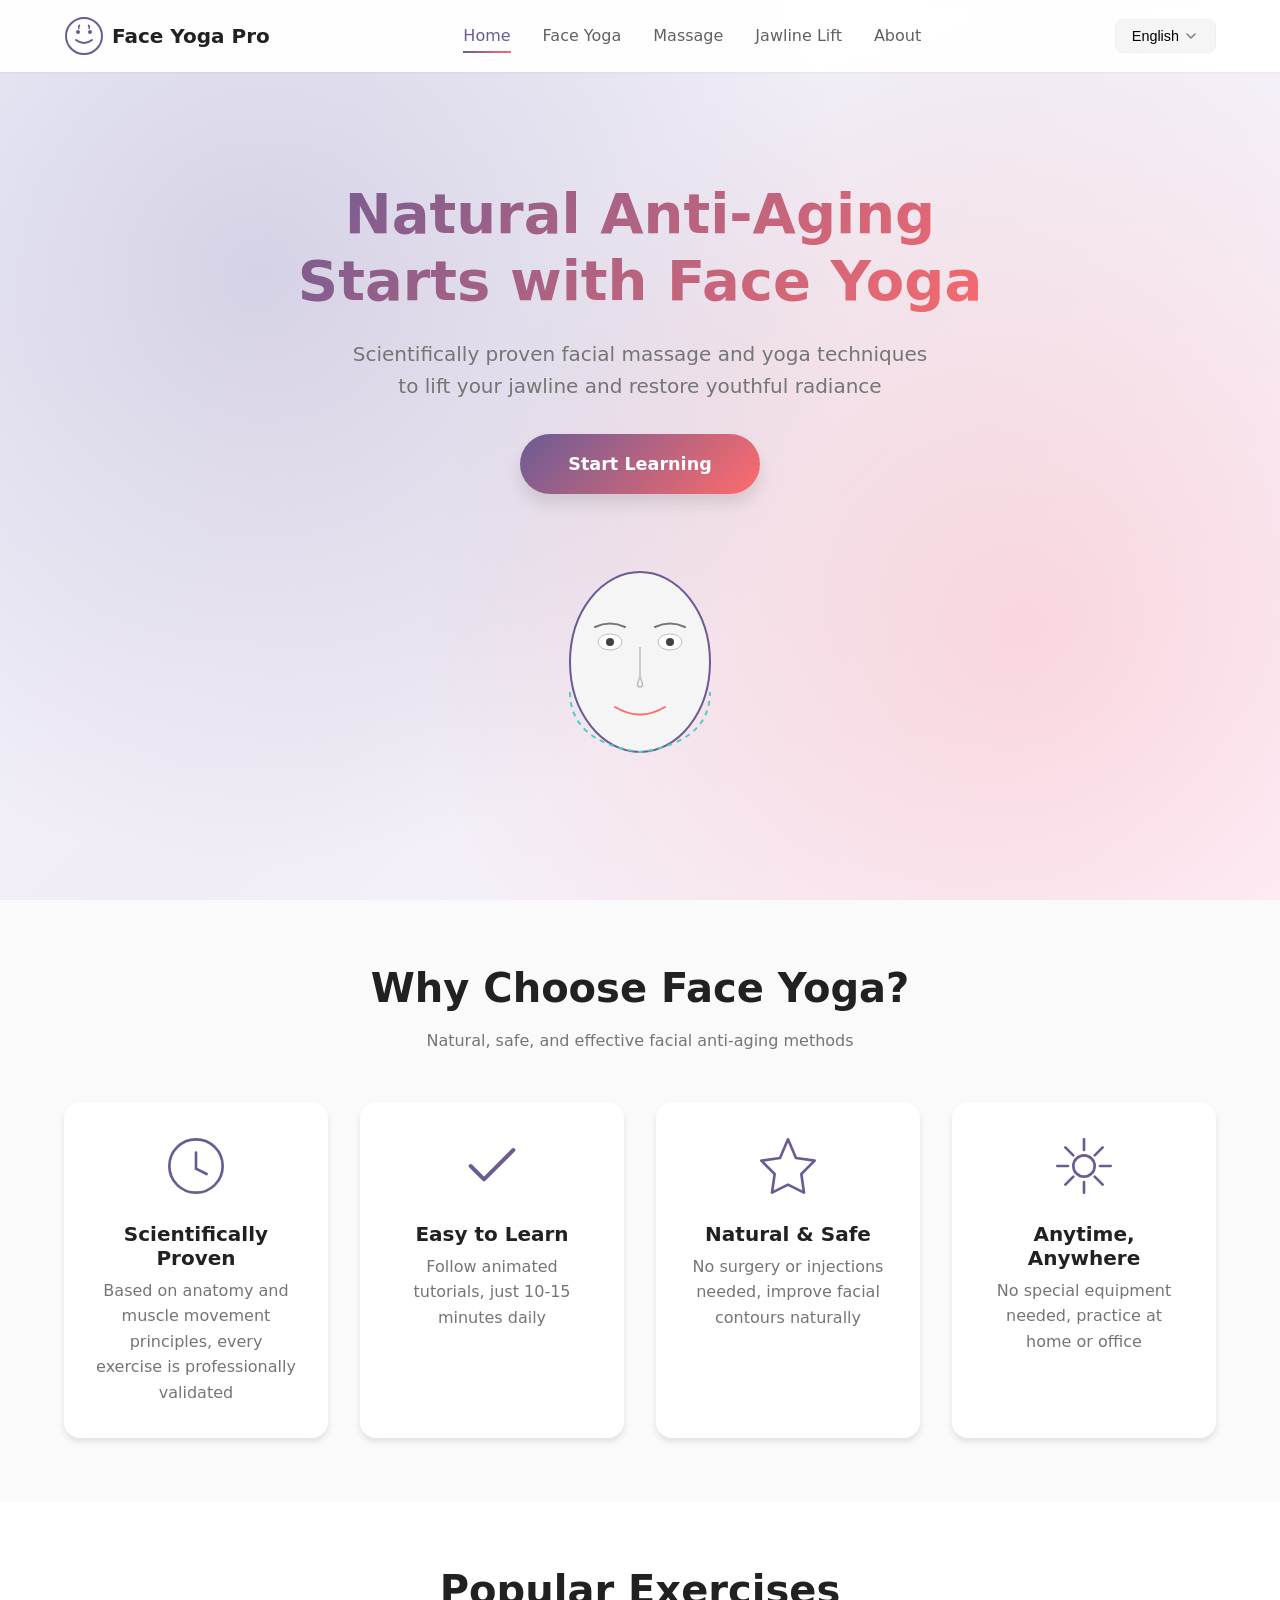
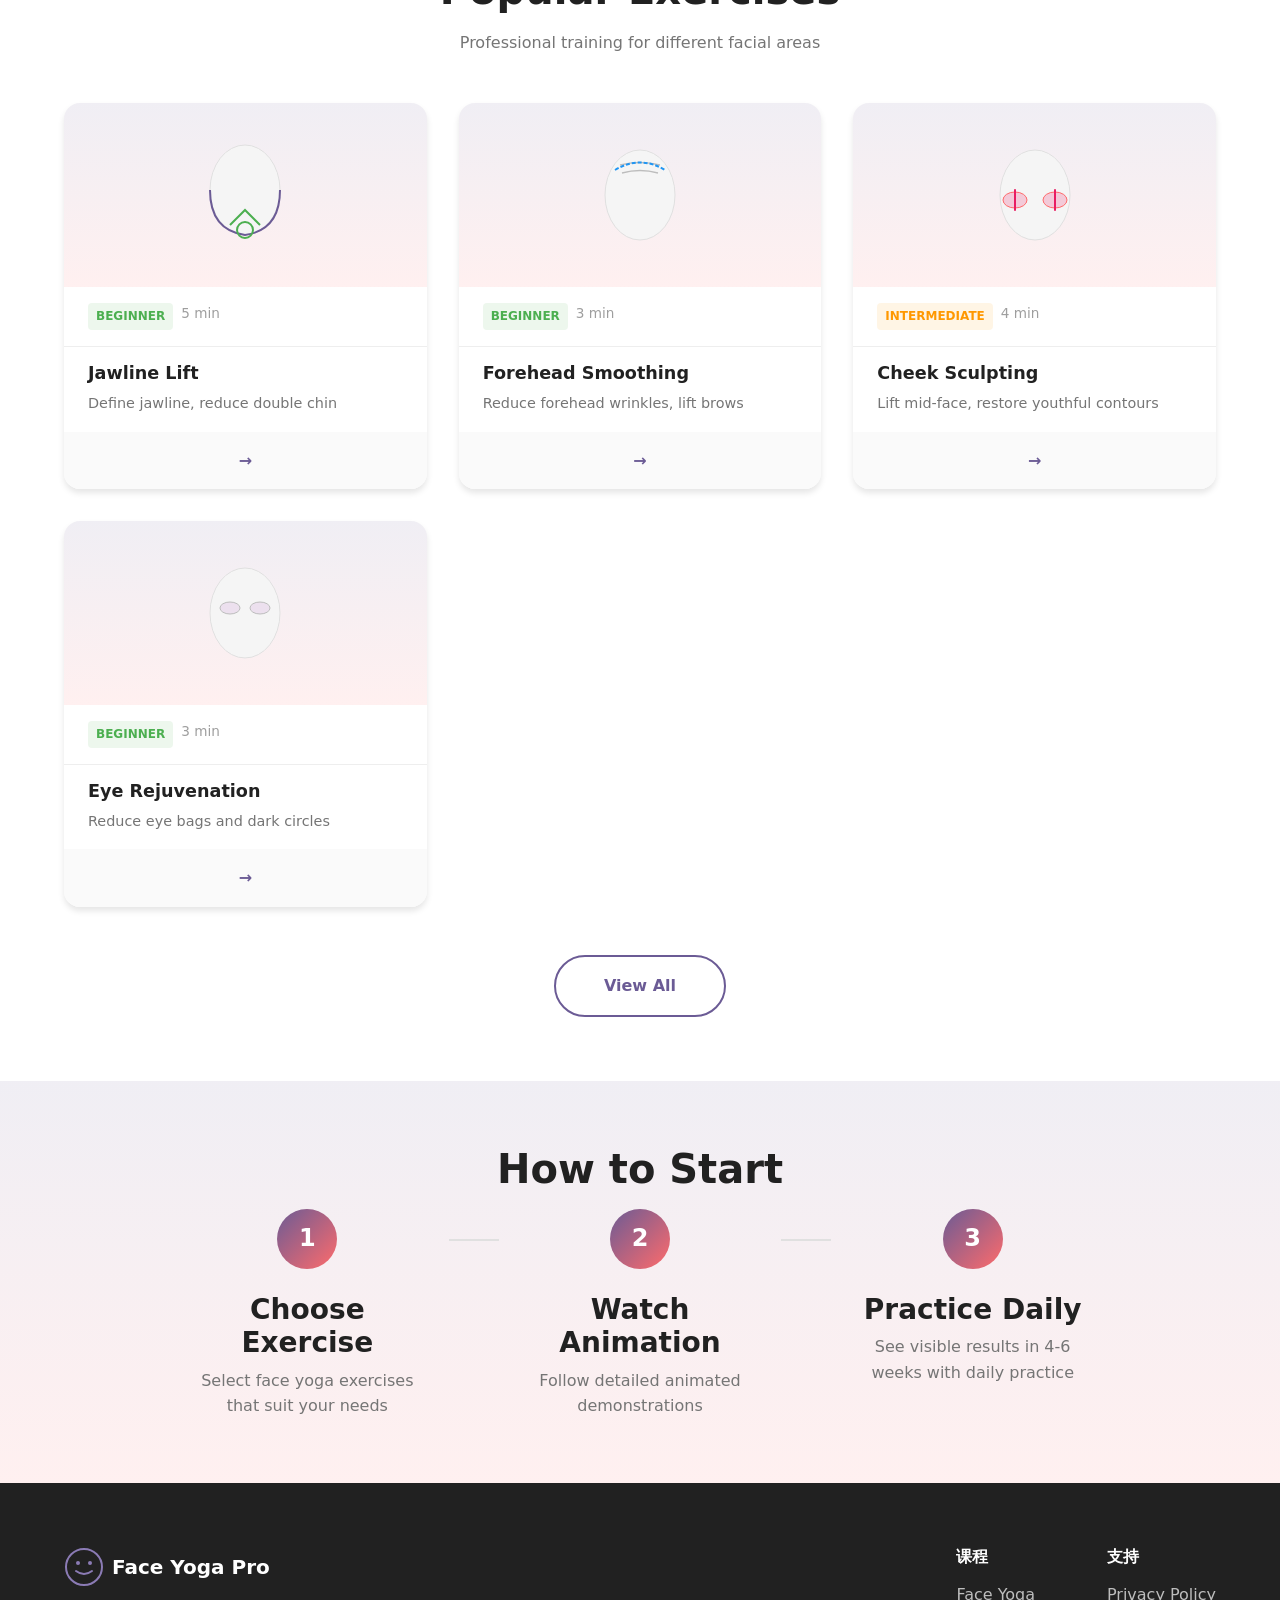
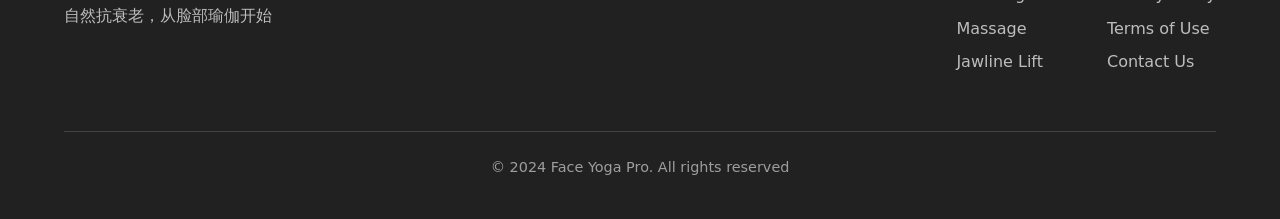
==== index.html @ ce0f595e "feat: Face Yoga Pro - 脸部瑜伽教学网站 - 多语言支持 (11种语言: 中英日韩西法德葡俄阿印) - SVG动画教学演示 - 响应式设计 - SEO优化 (结构化数据, href" ====
<!DOCTYPE html>
<html lang="zh" dir="ltr">
<head>
    <meta charset="UTF-8">
    <meta name="viewport" content="width=device-width, initial-scale=1.0">
    <meta name="description" content="脸部瑜伽和按摩教学平台 - 科学验证的面部抗衰老方法，提升下颌线，焕发年轻光彩。提供动画教学演示，支持多语言。">
    <meta name="keywords" content="脸部瑜伽,面部按摩,下颌线提升,抗衰老,脸部运动,面部瑜伽教程,face yoga,facial massage">
    <meta name="author" content="Face Yoga Pro">
    <meta name="robots" content="index, follow">
    
    <!-- Open Graph / Social Media -->
    <meta property="og:type" content="website">
    <meta property="og:title" content="Face Yoga Pro - 自然抗衰老，从脸部瑜伽开始">
    <meta property="og:description" content="科学验证的脸部按摩与瑜伽技巧，帮助您提升下颌线，焕发年轻光彩">
    <meta property="og:image" content="assets/og-image.png">
    <meta property="og:url" content="https://faceyoga.pro">
    <meta property="og:locale" content="zh_CN">
    <meta property="og:locale:alternate" content="en_US">
    <meta property="og:locale:alternate" content="ja_JP">
    <meta property="og:locale:alternate" content="ko_KR">
    
    <!-- Twitter Card -->
    <meta name="twitter:card" content="summary_large_image">
    <meta name="twitter:title" content="Face Yoga Pro - 自然抗衰老">
    <meta name="twitter:description" content="科学验证的脸部按摩与瑜伽技巧">
    
    <!-- Canonical URL -->
    <link rel="canonical" href="https://faceyoga.pro/">
    
    <!-- Alternate Languages for SEO -->
    <link rel="alternate" hreflang="zh" href="https://faceyoga.pro/?lang=zh">
    <link rel="alternate" hreflang="en" href="https://faceyoga.pro/?lang=en">
    <link rel="alternate" hreflang="ja" href="https://faceyoga.pro/?lang=ja">
    <link rel="alternate" hreflang="ko" href="https://faceyoga.pro/?lang=ko">
    <link rel="alternate" hreflang="es" href="https://faceyoga.pro/?lang=es">
    <link rel="alternate" hreflang="fr" href="https://faceyoga.pro/?lang=fr">
    <link rel="alternate" hreflang="de" href="https://faceyoga.pro/?lang=de">
    <link rel="alternate" hreflang="pt" href="https://faceyoga.pro/?lang=pt">
    <link rel="alternate" hreflang="ru" href="https://faceyoga.pro/?lang=ru">
    <link rel="alternate" hreflang="ar" href="https://faceyoga.pro/?lang=ar">
    <link rel="alternate" hreflang="hi" href="https://faceyoga.pro/?lang=hi">
    <link rel="alternate" hreflang="x-default" href="https://faceyoga.pro/">
    
    <title>Face Yoga Pro - 自然抗衰老，从脸部瑜伽开始</title>
    
    <!-- Favicon -->
    <link rel="icon" type="image/svg+xml" href="assets/favicon.svg">
    
    <!-- Styles -->
    <link rel="stylesheet" href="css/style.css">
    
    <!-- Structured Data for SEO -->
    <script type="application/ld+json">
    {
        "@context": "https://schema.org",
        "@type": "WebSite",
        "name": "Face Yoga Pro",
        "url": "https://faceyoga.pro",
        "description": "脸部瑜伽和按摩教学平台 - 科学验证的面部抗衰老方法",
        "potentialAction": {
            "@type": "SearchAction",
            "target": "https://faceyoga.pro/search?q={search_term_string}",
            "query-input": "required name=search_term_string"
        },
        "inLanguage": ["zh", "en", "ja", "ko", "es", "fr", "de", "pt", "ru", "ar", "hi"]
    }
    </script>
    <script type="application/ld+json">
    {
        "@context": "https://schema.org",
        "@type": "Course",
        "name": "脸部瑜伽入门课程",
        "description": "学习科学验证的脸部瑜伽技巧，提升下颌线，自然抗衰老",
        "provider": {
            "@type": "Organization",
            "name": "Face Yoga Pro"
        },
        "educationalLevel": "Beginner",
        "isAccessibleForFree": true,
        "inLanguage": ["zh", "en", "ja", "ko"]
    }
    </script>
</head>
<body>
    <!-- Navigation -->
    <nav class="navbar" role="navigation" aria-label="Main navigation">
        <div class="nav-container">
            <a href="index.html" class="logo" aria-label="Face Yoga Pro Home">
                <svg class="logo-icon" viewBox="0 0 40 40" aria-hidden="true">
                    <circle cx="20" cy="20" r="18" fill="none" stroke="currentColor" stroke-width="2"/>
                    <path d="M12 24 Q20 30 28 24" fill="none" stroke="currentColor" stroke-width="2" stroke-linecap="round"/>
                    <circle cx="14" cy="16" r="2" fill="currentColor"/>
                    <circle cx="26" cy="16" r="2" fill="currentColor"/>
                    <path d="M15 13 Q14 10 16 9" fill="none" stroke="currentColor" stroke-width="1.5"/>
                    <path d="M25 13 Q26 10 24 9" fill="none" stroke="currentColor" stroke-width="1.5"/>
                </svg>
                <span class="logo-text">Face Yoga Pro</span>
            </a>
            
            <button class="mobile-menu-btn" aria-label="Toggle menu" aria-expanded="false">
                <span class="hamburger"></span>
            </button>
            
            <ul class="nav-links" role="menubar">
                <li role="none"><a href="index.html" class="nav-link active" data-i18n="nav.home" role="menuitem">首页</a></li>
                <li role="none"><a href="exercises.html" class="nav-link" data-i18n="nav.exercises" role="menuitem">脸部瑜伽</a></li>
                <li role="none"><a href="massage.html" class="nav-link" data-i18n="nav.massage" role="menuitem">按摩手法</a></li>
                <li role="none"><a href="jawline.html" class="nav-link" data-i18n="nav.jawline" role="menuitem">下颌线提升</a></li>
                <li role="none"><a href="about.html" class="nav-link" data-i18n="nav.about" role="menuitem">关于我们</a></li>
            </ul>
            
            <!-- Language Selector -->
            <div class="lang-selector" role="listbox" aria-label="Select language">
                <button class="lang-btn" aria-haspopup="listbox" aria-expanded="false">
                    <span class="current-lang">中文</span>
                    <svg class="chevron" viewBox="0 0 24 24" aria-hidden="true"><path d="M6 9l6 6 6-6"/></svg>
                </button>
                <ul class="lang-dropdown" role="listbox">
                    <li role="option" data-lang="zh" aria-selected="true">中文</li>
                    <li role="option" data-lang="en">English</li>
                    <li role="option" data-lang="ja">日本語</li>
                    <li role="option" data-lang="ko">한국어</li>
                    <li role="option" data-lang="es">Español</li>
                    <li role="option" data-lang="fr">Français</li>
                    <li role="option" data-lang="de">Deutsch</li>
                    <li role="option" data-lang="pt">Português</li>
                    <li role="option" data-lang="ru">Русский</li>
                    <li role="option" data-lang="ar">العربية</li>
                    <li role="option" data-lang="hi">हिन्दी</li>
                </ul>
            </div>
        </div>
    </nav>

    <!-- Hero Section -->
    <header class="hero" role="banner">
        <div class="hero-bg">
            <div class="hero-gradient"></div>
            <div class="hero-particles" aria-hidden="true"></div>
        </div>
        <div class="hero-content">
            <h1 class="hero-title" data-i18n="hero.title">自然抗衰老，从脸部瑜伽开始</h1>
            <p class="hero-subtitle" data-i18n="hero.subtitle">科学验证的脸部按摩与瑜伽技巧，帮助您提升下颌线，焕发年轻光彩</p>
            <a href="exercises.html" class="cta-btn" data-i18n="hero.cta">开始学习</a>
            
            <!-- Hero Animation -->
            <div class="hero-animation" aria-hidden="true">
                <svg class="face-svg" viewBox="0 0 200 250">
                    <!-- Face outline -->
                    <ellipse cx="100" cy="120" rx="70" ry="90" class="face-outline"/>
                    <!-- Eyes -->
                    <ellipse cx="70" cy="100" rx="12" ry="8" class="eye-left"/>
                    <ellipse cx="130" cy="100" rx="12" ry="8" class="eye-right"/>
                    <circle cx="70" cy="100" r="4" class="pupil-left"/>
                    <circle cx="130" cy="100" r="4" class="pupil-right"/>
                    <!-- Eyebrows -->
                    <path d="M55 85 Q70 78 85 85" class="eyebrow eyebrow-left"/>
                    <path d="M115 85 Q130 78 145 85" class="eyebrow eyebrow-right"/>
                    <!-- Nose -->
                    <path d="M100 105 L100 135 Q95 145 100 145 Q105 145 100 135" class="nose"/>
                    <!-- Mouth -->
                    <path d="M75 165 Q100 180 125 165" class="mouth"/>
                    <!-- Jawline highlight -->
                    <path d="M30 150 Q30 200 100 210 Q170 200 170 150" class="jawline-highlight"/>
                    <!-- Massage circles animation -->
                    <circle class="massage-circle mc1" cx="45" cy="140" r="15"/>
                    <circle class="massage-circle mc2" cx="155" cy="140" r="15"/>
                    <circle class="massage-circle mc3" cx="100" cy="200" r="12"/>
                </svg>
            </div>
        </div>
    </header>

    <!-- Features Section -->
    <section class="features" id="features" aria-labelledby="features-title">
        <div class="container">
            <h2 id="features-title" class="section-title" data-i18n="features.title">为什么选择脸部瑜伽？</h2>
            <p class="section-subtitle" data-i18n="features.subtitle">自然、安全、有效的面部抗衰老方法</p>
            
            <div class="features-grid">
                <article class="feature-card">
                    <div class="feature-icon" aria-hidden="true">
                        <svg viewBox="0 0 48 48">
                            <circle cx="24" cy="24" r="20" fill="none" stroke="currentColor" stroke-width="2"/>
                            <path d="M24 14 L24 26 L32 30" fill="none" stroke="currentColor" stroke-width="2" stroke-linecap="round"/>
                        </svg>
                    </div>
                    <h3 class="feature-title" data-i18n="features.feature1.title">科学验证</h3>
                    <p class="feature-desc" data-i18n="features.feature1.desc">基于解剖学和肌肉运动原理，每个动作都经过专业验证</p>
                </article>
                
                <article class="feature-card">
                    <div class="feature-icon" aria-hidden="true">
                        <svg viewBox="0 0 48 48">
                            <path d="M8 24 L18 34 L40 12" fill="none" stroke="currentColor" stroke-width="3" stroke-linecap="round" stroke-linejoin="round"/>
                        </svg>
                    </div>
                    <h3 class="feature-title" data-i18n="features.feature2.title">简单易学</h3>
                    <p class="feature-desc" data-i18n="features.feature2.desc">跟随动画教学，每天只需10-15分钟即可完成练习</p>
                </article>
                
                <article class="feature-card">
                    <div class="feature-icon" aria-hidden="true">
                        <svg viewBox="0 0 48 48">
                            <path d="M24 4 L30 18 L44 20 L34 30 L36 44 L24 38 L12 44 L14 30 L4 20 L18 18 Z" fill="none" stroke="currentColor" stroke-width="2" stroke-linejoin="round"/>
                        </svg>
                    </div>
                    <h3 class="feature-title" data-i18n="features.feature3.title">自然安全</h3>
                    <p class="feature-desc" data-i18n="features.feature3.desc">无需手术或注射，通过自然方式改善面部轮廓</p>
                </article>
                
                <article class="feature-card">
                    <div class="feature-icon" aria-hidden="true">
                        <svg viewBox="0 0 48 48">
                            <circle cx="24" cy="24" r="8" fill="none" stroke="currentColor" stroke-width="2"/>
                            <path d="M24 4 V12 M24 36 V44 M4 24 H12 M36 24 H44" stroke="currentColor" stroke-width="2" stroke-linecap="round"/>
                            <path d="M10 10 L16 16 M32 32 L38 38 M38 10 L32 16 M16 32 L10 38" stroke="currentColor" stroke-width="2" stroke-linecap="round"/>
                        </svg>
                    </div>
                    <h3 class="feature-title" data-i18n="features.feature4.title">随时随地</h3>
                    <p class="feature-desc" data-i18n="features.feature4.desc">无需特殊设备，在家、办公室都能轻松练习</p>
                </article>
            </div>
        </div>
    </section>

    <!-- Popular Exercises Section -->
    <section class="exercises-section" id="exercises" aria-labelledby="exercises-title">
        <div class="container">
            <h2 id="exercises-title" class="section-title" data-i18n="exercises.title">热门练习</h2>
            <p class="section-subtitle" data-i18n="exercises.subtitle">针对不同面部区域的专业训练</p>
            
            <div class="exercises-grid">
                <article class="exercise-card">
                    <div class="exercise-animation">
                        <svg class="exercise-svg jawline-exercise" viewBox="0 0 120 120" aria-label="下颌线提升动画演示">
                            <!-- Face -->
                            <ellipse cx="60" cy="55" rx="35" ry="45" class="face-base"/>
                            <!-- Jawline with animation -->
                            <path class="jaw-path" d="M25 55 Q25 95 60 100 Q95 95 95 55"/>
                            <!-- Arrow indicator -->
                            <path class="lift-arrow" d="M45 90 L60 75 L75 90" fill="none" stroke="#4CAF50" stroke-width="2"/>
                            <!-- Pulsing circles -->
                            <circle class="pulse-circle" cx="60" cy="95" r="8"/>
                        </svg>
                    </div>
                    <div class="exercise-info">
                        <span class="exercise-level beginner" data-i18n="exercises.exercise1.level">初级</span>
                        <span class="exercise-duration" data-i18n="exercises.exercise1.duration">5分钟</span>
                    </div>
                    <h3 class="exercise-name" data-i18n="exercises.exercise1.name">下颌线提升</h3>
                    <p class="exercise-desc" data-i18n="exercises.exercise1.desc">紧致下颌线条，消除双下巴</p>
                    <a href="jawline.html" class="exercise-link" aria-label="学习下颌线提升">→</a>
                </article>
                
                <article class="exercise-card">
                    <div class="exercise-animation">
                        <svg class="exercise-svg forehead-exercise" viewBox="0 0 120 120" aria-label="额头抚平动画演示">
                            <ellipse cx="60" cy="60" rx="35" ry="45" class="face-base"/>
                            <!-- Forehead lines -->
                            <path class="forehead-line fl1" d="M40 30 Q60 25 80 30"/>
                            <path class="forehead-line fl2" d="M42 38 Q60 33 78 38"/>
                            <!-- Smoothing motion -->
                            <path class="smooth-motion" d="M35 35 Q60 20 85 35" fill="none" stroke="#2196F3" stroke-width="2" stroke-dasharray="4,2"/>
                        </svg>
                    </div>
                    <div class="exercise-info">
                        <span class="exercise-level beginner" data-i18n="exercises.exercise2.level">初级</span>
                        <span class="exercise-duration" data-i18n="exercises.exercise2.duration">3分钟</span>
                    </div>
                    <h3 class="exercise-name" data-i18n="exercises.exercise2.name">额头抚平</h3>
                    <p class="exercise-desc" data-i18n="exercises.exercise2.desc">减少额头皱纹，提升眉眼</p>
                    <a href="exercises.html#forehead" class="exercise-link" aria-label="学习额头抚平">→</a>
                </article>
                
                <article class="exercise-card">
                    <div class="exercise-animation">
                        <svg class="exercise-svg cheek-exercise" viewBox="0 0 120 120" aria-label="苹果肌塑形动画演示">
                            <ellipse cx="60" cy="60" rx="35" ry="45" class="face-base"/>
                            <!-- Cheek highlights -->
                            <ellipse class="cheek-left" cx="40" cy="65" rx="12" ry="8"/>
                            <ellipse class="cheek-right" cx="80" cy="65" rx="12" ry="8"/>
                            <!-- Lift arrows -->
                            <path class="cheek-lift cl1" d="M40 75 L40 55" stroke="#E91E63" stroke-width="2"/>
                            <path class="cheek-lift cl2" d="M80 75 L80 55" stroke="#E91E63" stroke-width="2"/>
                        </svg>
                    </div>
                    <div class="exercise-info">
                        <span class="exercise-level intermediate" data-i18n="exercises.exercise3.level">中级</span>
                        <span class="exercise-duration" data-i18n="exercises.exercise3.duration">4分钟</span>
                    </div>
                    <h3 class="exercise-name" data-i18n="exercises.exercise3.name">苹果肌塑形</h3>
                    <p class="exercise-desc" data-i18n="exercises.exercise3.desc">提升面部中部，恢复年轻轮廓</p>
                    <a href="exercises.html#cheeks" class="exercise-link" aria-label="学习苹果肌塑形">→</a>
                </article>
                
                <article class="exercise-card">
                    <div class="exercise-animation">
                        <svg class="exercise-svg eye-exercise" viewBox="0 0 120 120" aria-label="眼部舒缓动画演示">
                            <ellipse cx="60" cy="60" rx="35" ry="45" class="face-base"/>
                            <!-- Eyes -->
                            <ellipse class="eye-socket es-left" cx="45" cy="55" rx="10" ry="6"/>
                            <ellipse class="eye-socket es-right" cx="75" cy="55" rx="10" ry="6"/>
                            <!-- Cooling circles -->
                            <circle class="cool-circle cc1" cx="45" cy="55" r="14"/>
                            <circle class="cool-circle cc2" cx="75" cy="55" r="14"/>
                        </svg>
                    </div>
                    <div class="exercise-info">
                        <span class="exercise-level beginner" data-i18n="exercises.exercise4.level">初级</span>
                        <span class="exercise-duration" data-i18n="exercises.exercise4.duration">3分钟</span>
                    </div>
                    <h3 class="exercise-name" data-i18n="exercises.exercise4.name">眼部舒缓</h3>
                    <p class="exercise-desc" data-i18n="exercises.exercise4.desc">消除眼袋和黑眼圈</p>
                    <a href="exercises.html#eyes" class="exercise-link" aria-label="学习眼部舒缓">→</a>
                </article>
            </div>
            
            <div class="view-all-container">
                <a href="exercises.html" class="view-all-btn" data-i18n="exercises.viewAll">查看全部</a>
            </div>
        </div>
    </section>

    <!-- How to Start Section -->
    <section class="how-to-start" id="how-to-start" aria-labelledby="steps-title">
        <div class="container">
            <h2 id="steps-title" class="section-title" data-i18n="steps.title">如何开始</h2>
            
            <div class="steps-container">
                <div class="step">
                    <div class="step-number">1</div>
                    <div class="step-content">
                        <h3 class="step-title" data-i18n="steps.step1.title">选择练习</h3>
                        <p class="step-desc" data-i18n="steps.step1.desc">根据您的需求选择适合的脸部瑜伽动作</p>
                    </div>
                </div>
                
                <div class="step-connector" aria-hidden="true"></div>
                
                <div class="step">
                    <div class="step-number">2</div>
                    <div class="step-content">
                        <h3 class="step-title" data-i18n="steps.step2.title">观看动画</h3>
                        <p class="step-desc" data-i18n="steps.step2.desc">跟随详细的动画演示学习正确动作</p>
                    </div>
                </div>
                
                <div class="step-connector" aria-hidden="true"></div>
                
                <div class="step">
                    <div class="step-number">3</div>
                    <div class="step-content">
                        <h3 class="step-title" data-i18n="steps.step3.title">坚持练习</h3>
                        <p class="step-desc" data-i18n="steps.step3.desc">每天练习，4-6周即可看到明显效果</p>
                    </div>
                </div>
            </div>
        </div>
    </section>

    <!-- Footer -->
    <footer class="footer" role="contentinfo">
        <div class="container">
            <div class="footer-content">
                <div class="footer-brand">
                    <a href="index.html" class="footer-logo">
                        <svg class="logo-icon" viewBox="0 0 40 40" aria-hidden="true">
                            <circle cx="20" cy="20" r="18" fill="none" stroke="currentColor" stroke-width="2"/>
                            <path d="M12 24 Q20 30 28 24" fill="none" stroke="currentColor" stroke-width="2" stroke-linecap="round"/>
                            <circle cx="14" cy="16" r="2" fill="currentColor"/>
                            <circle cx="26" cy="16" r="2" fill="currentColor"/>
                        </svg>
                        <span>Face Yoga Pro</span>
                    </a>
                    <p class="footer-tagline">自然抗衰老，从脸部瑜伽开始</p>
                </div>
                
                <div class="footer-links">
                    <div class="footer-column">
                        <h4>课程</h4>
                        <ul>
                            <li><a href="exercises.html" data-i18n="nav.exercises">脸部瑜伽</a></li>
                            <li><a href="massage.html" data-i18n="nav.massage">按摩手法</a></li>
                            <li><a href="jawline.html" data-i18n="nav.jawline">下颌线提升</a></li>
                        </ul>
                    </div>
                    <div class="footer-column">
                        <h4>支持</h4>
                        <ul>
                            <li><a href="#" data-i18n="footer.privacy">隐私政策</a></li>
                            <li><a href="#" data-i18n="footer.terms">使用条款</a></li>
                            <li><a href="#" data-i18n="footer.contact">联系我们</a></li>
                        </ul>
                    </div>
                </div>
            </div>
            
            <div class="footer-bottom">
                <p>&copy; 2024 Face Yoga Pro. <span data-i18n="footer.rights">保留所有权利</span></p>
            </div>
        </div>
    </footer>

    <!-- Scripts -->
    <script src="js/i18n.js"></script>
    <script src="js/main.js"></script>
</body>
</html>
---- css/style.css ----
/* ========================================
   Face Yoga Pro - Main Stylesheet
   Modern, responsive, accessible design
   ======================================== */

/* CSS Variables */
:root {
    /* Colors */
    --primary: #6B5B95;
    --primary-light: #8B7BB5;
    --primary-dark: #4B3B75;
    --secondary: #FF6B6B;
    --accent: #4ECDC4;
    --success: #4CAF50;
    --warning: #FF9800;
    
    /* Neutrals */
    --white: #FFFFFF;
    --gray-50: #FAFAFA;
    --gray-100: #F5F5F5;
    --gray-200: #EEEEEE;
    --gray-300: #E0E0E0;
    --gray-400: #BDBDBD;
    --gray-500: #9E9E9E;
    --gray-600: #757575;
    --gray-700: #616161;
    --gray-800: #424242;
    --gray-900: #212121;
    --black: #000000;
    
    /* Gradients */
    --gradient-primary: linear-gradient(135deg, #6B5B95 0%, #FF6B6B 100%);
    --gradient-hero: linear-gradient(135deg, #667eea 0%, #764ba2 50%, #f093fb 100%);
    --gradient-soft: linear-gradient(180deg, rgba(107, 91, 149, 0.1) 0%, rgba(255, 107, 107, 0.1) 100%);
    
    /* Typography */
    --font-primary: 'Segoe UI', system-ui, -apple-system, sans-serif;
    --font-display: 'Segoe UI', system-ui, -apple-system, sans-serif;
    
    /* Spacing */
    --space-xs: 0.25rem;
    --space-sm: 0.5rem;
    --space-md: 1rem;
    --space-lg: 1.5rem;
    --space-xl: 2rem;
    --space-2xl: 3rem;
    --space-3xl: 4rem;
    
    /* Border Radius */
    --radius-sm: 4px;
    --radius-md: 8px;
    --radius-lg: 16px;
    --radius-xl: 24px;
    --radius-full: 9999px;
    
    /* Shadows */
    --shadow-sm: 0 1px 2px rgba(0, 0, 0, 0.05);
    --shadow-md: 0 4px 6px rgba(0, 0, 0, 0.1);
    --shadow-lg: 0 10px 15px rgba(0, 0, 0, 0.1);
    --shadow-xl: 0 20px 25px rgba(0, 0, 0, 0.15);
    
    /* Transitions */
    --transition-fast: 150ms ease;
    --transition-base: 250ms ease;
    --transition-slow: 350ms ease;
    
    /* Z-index */
    --z-dropdown: 100;
    --z-sticky: 200;
    --z-fixed: 300;
    --z-modal: 400;
}

/* RTL Support */
[dir="rtl"] {
    direction: rtl;
    text-align: right;
}

/* Reset & Base */
*, *::before, *::after {
    box-sizing: border-box;
    margin: 0;
    padding: 0;
}

html {
    font-size: 16px;
    scroll-behavior: smooth;
    -webkit-text-size-adjust: 100%;
}

body {
    font-family: var(--font-primary);
    font-size: 1rem;
    line-height: 1.6;
    color: var(--gray-800);
    background-color: var(--white);
    min-height: 100vh;
    overflow-x: hidden;
}

/* Focus styles for accessibility */
:focus-visible {
    outline: 3px solid var(--primary);
    outline-offset: 2px;
}

/* Skip link for accessibility */
.skip-link {
    position: absolute;
    top: -40px;
    left: 0;
    background: var(--primary);
    color: var(--white);
    padding: var(--space-sm) var(--space-md);
    z-index: var(--z-modal);
    transition: top var(--transition-fast);
}

.skip-link:focus {
    top: 0;
}

/* Container */
.container {
    width: 100%;
    max-width: 1200px;
    margin: 0 auto;
    padding: 0 var(--space-lg);
}

/* Typography */
h1, h2, h3, h4, h5, h6 {
    font-family: var(--font-display);
    font-weight: 700;
    line-height: 1.2;
    color: var(--gray-900);
}

h1 { font-size: clamp(2rem, 5vw, 3.5rem); }
h2 { font-size: clamp(1.5rem, 4vw, 2.5rem); }
h3 { font-size: clamp(1.25rem, 3vw, 1.75rem); }
h4 { font-size: clamp(1.1rem, 2.5vw, 1.25rem); }

p {
    margin-bottom: var(--space-md);
}

a {
    color: var(--primary);
    text-decoration: none;
    transition: color var(--transition-fast);
}

a:hover {
    color: var(--primary-dark);
}

/* ========================================
   Navigation
   ======================================== */
.navbar {
    position: fixed;
    top: 0;
    left: 0;
    right: 0;
    background: rgba(255, 255, 255, 0.95);
    backdrop-filter: blur(10px);
    -webkit-backdrop-filter: blur(10px);
    box-shadow: var(--shadow-sm);
    z-index: var(--z-sticky);
    transition: all var(--transition-base);
}

.navbar.scrolled {
    box-shadow: var(--shadow-md);
}

.nav-container {
    display: flex;
    align-items: center;
    justify-content: space-between;
    max-width: 1200px;
    margin: 0 auto;
    padding: var(--space-md) var(--space-lg);
}

.logo {
    display: flex;
    align-items: center;
    gap: var(--space-sm);
    font-weight: 700;
    font-size: 1.25rem;
    color: var(--gray-900);
}

.logo-icon {
    width: 40px;
    height: 40px;
    color: var(--primary);
}

.nav-links {
    display: flex;
    align-items: center;
    gap: var(--space-xl);
    list-style: none;
}

.nav-link {
    position: relative;
    font-weight: 500;
    color: var(--gray-700);
    padding: var(--space-sm) 0;
    transition: color var(--transition-fast);
}

.nav-link::after {
    content: '';
    position: absolute;
    bottom: 0;
    left: 0;
    width: 0;
    height: 2px;
    background: var(--gradient-primary);
    transition: width var(--transition-base);
}

.nav-link:hover,
.nav-link.active {
    color: var(--primary);
}

.nav-link:hover::after,
.nav-link.active::after {
    width: 100%;
}

/* Language Selector */
.lang-selector {
    position: relative;
}

.lang-btn {
    display: flex;
    align-items: center;
    gap: var(--space-xs);
    padding: var(--space-sm) var(--space-md);
    background: var(--gray-100);
    border: 1px solid var(--gray-200);
    border-radius: var(--radius-md);
    cursor: pointer;
    font-size: 0.9rem;
    transition: all var(--transition-fast);
}

.lang-btn:hover {
    background: var(--gray-200);
}

.chevron {
    width: 16px;
    height: 16px;
    fill: none;
    stroke: var(--gray-600);
    stroke-width: 2;
    stroke-linecap: round;
    stroke-linejoin: round;
    transition: transform var(--transition-fast);
}

.lang-btn[aria-expanded="true"] .chevron {
    transform: rotate(180deg);
}

.lang-dropdown {
    position: absolute;
    top: calc(100% + var(--space-sm));
    right: 0;
    min-width: 150px;
    background: var(--white);
    border: 1px solid var(--gray-200);
    border-radius: var(--radius-md);
    box-shadow: var(--shadow-lg);
    list-style: none;
    opacity: 0;
    visibility: hidden;
    transform: translateY(-10px);
    transition: all var(--transition-fast);
    z-index: var(--z-dropdown);
}

.lang-dropdown.open {
    opacity: 1;
    visibility: visible;
    transform: translateY(0);
}

.lang-dropdown li {
    padding: var(--space-sm) var(--space-md);
    cursor: pointer;
    transition: background var(--transition-fast);
}

.lang-dropdown li:hover {
    background: var(--gray-100);
}

.lang-dropdown li[aria-selected="true"] {
    background: var(--primary);
    color: var(--white);
}

/* Mobile Menu */
.mobile-menu-btn {
    display: none;
    flex-direction: column;
    justify-content: center;
    align-items: center;
    width: 40px;
    height: 40px;
    background: transparent;
    border: none;
    cursor: pointer;
}

.hamburger {
    position: relative;
    width: 24px;
    height: 2px;
    background: var(--gray-800);
    transition: all var(--transition-fast);
}

.hamburger::before,
.hamburger::after {
    content: '';
    position: absolute;
    width: 24px;
    height: 2px;
    background: var(--gray-800);
    transition: all var(--transition-fast);
}

.hamburger::before { top: -8px; }
.hamburger::after { bottom: -8px; }

.mobile-menu-btn[aria-expanded="true"] .hamburger {
    background: transparent;
}

.mobile-menu-btn[aria-expanded="true"] .hamburger::before {
    top: 0;
    transform: rotate(45deg);
}

.mobile-menu-btn[aria-expanded="true"] .hamburger::after {
    bottom: 0;
    transform: rotate(-45deg);
}

/* ========================================
   Hero Section
   ======================================== */
.hero {
    position: relative;
    min-height: 100vh;
    display: flex;
    align-items: center;
    justify-content: center;
    padding: calc(80px + var(--space-3xl)) var(--space-lg) var(--space-3xl);
    overflow: hidden;
}

.hero-bg {
    position: absolute;
    inset: 0;
    z-index: -1;
}

.hero-gradient {
    position: absolute;
    inset: 0;
    background: var(--gradient-hero);
    opacity: 0.1;
}

.hero-particles {
    position: absolute;
    inset: 0;
    background-image: 
        radial-gradient(circle at 20% 30%, rgba(107, 91, 149, 0.2) 0%, transparent 50%),
        radial-gradient(circle at 80% 70%, rgba(255, 107, 107, 0.2) 0%, transparent 50%);
    animation: float 20s ease-in-out infinite;
}

@keyframes float {
    0%, 100% { transform: translateY(0) rotate(0deg); }
    50% { transform: translateY(-20px) rotate(5deg); }
}

.hero-content {
    text-align: center;
    max-width: 800px;
}

.hero-title {
    margin-bottom: var(--space-lg);
    background: var(--gradient-primary);
    -webkit-background-clip: text;
    -webkit-text-fill-color: transparent;
    background-clip: text;
}

.hero-subtitle {
    font-size: clamp(1rem, 2.5vw, 1.25rem);
    color: var(--gray-600);
    margin-bottom: var(--space-xl);
    max-width: 600px;
    margin-left: auto;
    margin-right: auto;
}

.cta-btn {
    display: inline-flex;
    align-items: center;
    gap: var(--space-sm);
    padding: var(--space-md) var(--space-2xl);
    background: var(--gradient-primary);
    color: var(--white);
    font-weight: 600;
    font-size: 1.1rem;
    border-radius: var(--radius-full);
    box-shadow: var(--shadow-lg);
    transition: all var(--transition-base);
}

.cta-btn:hover {
    transform: translateY(-2px);
    box-shadow: var(--shadow-xl);
    color: var(--white);
}

/* Hero Animation */
.hero-animation {
    margin-top: var(--space-2xl);
}

.face-svg {
    width: 200px;
    height: 250px;
}

.face-outline {
    fill: var(--gray-100);
    stroke: var(--primary);
    stroke-width: 2;
}

.eye-left, .eye-right {
    fill: var(--white);
    stroke: var(--gray-400);
    stroke-width: 1;
}

.pupil-left, .pupil-right {
    fill: var(--gray-800);
    animation: blink 4s infinite;
}

@keyframes blink {
    0%, 90%, 100% { transform: scaleY(1); }
    95% { transform: scaleY(0.1); }
}

.eyebrow {
    fill: none;
    stroke: var(--gray-600);
    stroke-width: 2;
    stroke-linecap: round;
    animation: eyebrow-raise 3s ease-in-out infinite;
}

@keyframes eyebrow-raise {
    0%, 100% { transform: translateY(0); }
    50% { transform: translateY(-5px); }
}

.nose {
    fill: none;
    stroke: var(--gray-400);
    stroke-width: 1.5;
}

.mouth {
    fill: none;
    stroke: var(--secondary);
    stroke-width: 2;
    stroke-linecap: round;
    animation: smile 2s ease-in-out infinite;
}

@keyframes smile {
    0%, 100% { d: path("M75 165 Q100 180 125 165"); }
    50% { d: path("M75 165 Q100 190 125 165"); }
}

.jawline-highlight {
    fill: none;
    stroke: var(--accent);
    stroke-width: 2;
    stroke-dasharray: 5, 5;
    animation: dash 2s linear infinite;
}

@keyframes dash {
    to { stroke-dashoffset: -10; }
}

.massage-circle {
    fill: none;
    stroke: var(--primary);
    stroke-width: 2;
    opacity: 0;
    animation: pulse-circle 3s ease-out infinite;
}

.mc2 { animation-delay: 1s; }
.mc3 { animation-delay: 2s; }

@keyframes pulse-circle {
    0% {
        opacity: 0.8;
        transform: scale(0.8);
    }
    100% {
        opacity: 0;
        transform: scale(1.5);
    }
}

/* ========================================
   Features Section
   ======================================== */
.features {
    padding: var(--space-3xl) 0;
    background: var(--gray-50);
}

.section-title {
    text-align: center;
    margin-bottom: var(--space-md);
}

.section-subtitle {
    text-align: center;
    color: var(--gray-600);
    margin-bottom: var(--space-2xl);
    max-width: 600px;
    margin-left: auto;
    margin-right: auto;
}

.features-grid {
    display: grid;
    grid-template-columns: repeat(auto-fit, minmax(250px, 1fr));
    gap: var(--space-xl);
}

.feature-card {
    background: var(--white);
    padding: var(--space-xl);
    border-radius: var(--radius-lg);
    box-shadow: var(--shadow-md);
    text-align: center;
    transition: all var(--transition-base);
}

.feature-card:hover {
    transform: translateY(-5px);
    box-shadow: var(--shadow-xl);
}

.feature-icon {
    width: 64px;
    height: 64px;
    margin: 0 auto var(--space-lg);
    color: var(--primary);
}

.feature-title {
    margin-bottom: var(--space-sm);
    font-size: 1.25rem;
}

.feature-desc {
    color: var(--gray-600);
    margin-bottom: 0;
}

/* ========================================
   Exercises Section
   ======================================== */
.exercises-section {
    padding: var(--space-3xl) 0;
}

.exercises-grid {
    display: grid;
    grid-template-columns: repeat(auto-fit, minmax(280px, 1fr));
    gap: var(--space-xl);
}

.exercise-card {
    position: relative;
    background: var(--white);
    border-radius: var(--radius-lg);
    box-shadow: var(--shadow-md);
    overflow: hidden;
    transition: all var(--transition-base);
}

.exercise-card:hover {
    transform: translateY(-5px);
    box-shadow: var(--shadow-xl);
}

.exercise-animation {
    padding: var(--space-xl);
    background: var(--gradient-soft);
    display: flex;
    justify-content: center;
    align-items: center;
}

.exercise-svg {
    width: 120px;
    height: 120px;
}

.face-base {
    fill: var(--gray-100);
    stroke: var(--gray-300);
    stroke-width: 1;
}

/* Jawline Exercise Animation */
.jaw-path {
    fill: none;
    stroke: var(--primary);
    stroke-width: 2;
    animation: jaw-lift 2s ease-in-out infinite;
}

@keyframes jaw-lift {
    0%, 100% { d: path("M25 55 Q25 95 60 100 Q95 95 95 55"); }
    50% { d: path("M25 55 Q25 90 60 93 Q95 90 95 55"); }
}

.lift-arrow {
    animation: arrow-up 1.5s ease-in-out infinite;
}

@keyframes arrow-up {
    0%, 100% { transform: translateY(0); opacity: 1; }
    50% { transform: translateY(-10px); opacity: 0.5; }
}

.pulse-circle {
    fill: none;
    stroke: var(--success);
    stroke-width: 2;
    animation: pulse 2s ease-out infinite;
}

@keyframes pulse {
    0% { transform: scale(0.8); opacity: 1; }
    100% { transform: scale(1.5); opacity: 0; }
}

/* Forehead Exercise Animation */
.forehead-line {
    fill: none;
    stroke: var(--gray-400);
    stroke-width: 1.5;
    animation: wrinkle 2s ease-in-out infinite;
}

.fl2 { animation-delay: 0.5s; }

@keyframes wrinkle {
    0%, 100% { opacity: 1; }
    50% { opacity: 0.3; }
}

.smooth-motion {
    animation: smooth 3s ease-in-out infinite;
}

@keyframes smooth {
    0% { stroke-dashoffset: 0; }
    100% { stroke-dashoffset: -50; }
}

/* Cheek Exercise Animation */
.cheek-left, .cheek-right {
    fill: rgba(233, 30, 99, 0.2);
    stroke: var(--secondary);
    stroke-width: 1;
    animation: cheek-pulse 2s ease-in-out infinite;
}

.cheek-right { animation-delay: 0.5s; }

@keyframes cheek-pulse {
    0%, 100% { transform: translateY(0); }
    50% { transform: translateY(-5px); }
}

.cheek-lift {
    stroke-linecap: round;
    animation: lift-line 1.5s ease-in-out infinite;
}

.cl2 { animation-delay: 0.3s; }

@keyframes lift-line {
    0%, 100% { stroke-dasharray: 0, 20; }
    50% { stroke-dasharray: 20, 0; }
}

/* Eye Exercise Animation */
.eye-socket {
    fill: rgba(156, 39, 176, 0.1);
    stroke: var(--gray-400);
    stroke-width: 1;
}

.cool-circle {
    fill: none;
    stroke: var(--accent);
    stroke-width: 2;
    opacity: 0;
    animation: cool-pulse 2s ease-out infinite;
}

.cc2 { animation-delay: 1s; }

@keyframes cool-pulse {
    0% { transform: scale(0.5); opacity: 0.8; }
    100% { transform: scale(1.5); opacity: 0; }
}

.exercise-info {
    display: flex;
    gap: var(--space-sm);
    padding: var(--space-md) var(--space-lg);
    border-bottom: 1px solid var(--gray-200);
}

.exercise-level {
    padding: var(--space-xs) var(--space-sm);
    border-radius: var(--radius-sm);
    font-size: 0.75rem;
    font-weight: 600;
    text-transform: uppercase;
}

.exercise-level.beginner {
    background: rgba(76, 175, 80, 0.1);
    color: var(--success);
}

.exercise-level.intermediate {
    background: rgba(255, 152, 0, 0.1);
    color: var(--warning);
}

.exercise-duration {
    color: var(--gray-500);
    font-size: 0.85rem;
}

.exercise-name {
    padding: var(--space-md) var(--space-lg) var(--space-sm);
    font-size: 1.1rem;
}

.exercise-desc {
    padding: 0 var(--space-lg);
    color: var(--gray-600);
    font-size: 0.9rem;
    margin-bottom: var(--space-md);
}

.exercise-link {
    display: block;
    padding: var(--space-md) var(--space-lg);
    background: var(--gray-50);
    color: var(--primary);
    font-weight: 600;
    text-align: center;
    transition: all var(--transition-fast);
}

.exercise-link:hover {
    background: var(--primary);
    color: var(--white);
}

.view-all-container {
    text-align: center;
    margin-top: var(--space-2xl);
}

.view-all-btn {
    display: inline-block;
    padding: var(--space-md) var(--space-2xl);
    border: 2px solid var(--primary);
    border-radius: var(--radius-full);
    color: var(--primary);
    font-weight: 600;
    transition: all var(--transition-fast);
}

.view-all-btn:hover {
    background: var(--primary);
    color: var(--white);
}

/* ========================================
   How to Start Section
   ======================================== */
.how-to-start {
    padding: var(--space-3xl) 0;
    background: var(--gradient-soft);
}

.steps-container {
    display: flex;
    flex-wrap: wrap;
    justify-content: center;
    align-items: flex-start;
    gap: var(--space-lg);
    max-width: 900px;
    margin: 0 auto;
}

.step {
    flex: 1;
    min-width: 200px;
    max-width: 280px;
    text-align: center;
}

.step-number {
    width: 60px;
    height: 60px;
    margin: 0 auto var(--space-lg);
    background: var(--gradient-primary);
    color: var(--white);
    font-size: 1.5rem;
    font-weight: 700;
    border-radius: var(--radius-full);
    display: flex;
    align-items: center;
    justify-content: center;
}

.step-title {
    margin-bottom: var(--space-sm);
}

.step-desc {
    color: var(--gray-600);
    margin-bottom: 0;
}

.step-connector {
    display: none;
    width: 50px;
    height: 2px;
    background: var(--gray-300);
    margin-top: 30px;
}

@media (min-width: 768px) {
    .step-connector {
        display: block;
    }
}

/* ========================================
   Footer
   ======================================== */
.footer {
    background: var(--gray-900);
    color: var(--gray-300);
    padding: var(--space-3xl) 0 var(--space-lg);
}

.footer-content {
    display: grid;
    grid-template-columns: 1fr auto;
    gap: var(--space-2xl);
    margin-bottom: var(--space-2xl);
}

.footer-logo {
    display: flex;
    align-items: center;
    gap: var(--space-sm);
    color: var(--white);
    font-weight: 700;
    font-size: 1.25rem;
    margin-bottom: var(--space-md);
}

.footer-logo .logo-icon {
    color: var(--primary-light);
}

.footer-tagline {
    color: var(--gray-400);
    margin-bottom: 0;
}

.footer-links {
    display: flex;
    gap: var(--space-3xl);
}

.footer-column h4 {
    color: var(--white);
    margin-bottom: var(--space-md);
    font-size: 1rem;
}

.footer-column ul {
    list-style: none;
}

.footer-column li {
    margin-bottom: var(--space-sm);
}

.footer-column a {
    color: var(--gray-400);
    transition: color var(--transition-fast);
}

.footer-column a:hover {
    color: var(--white);
}

.footer-bottom {
    padding-top: var(--space-lg);
    border-top: 1px solid var(--gray-800);
    text-align: center;
    color: var(--gray-500);
    font-size: 0.9rem;
}

/* ========================================
   Responsive Design
   ======================================== */
@media (max-width: 768px) {
    .mobile-menu-btn {
        display: flex;
    }
    
    .nav-links {
        position: fixed;
        top: 72px;
        left: 0;
        right: 0;
        flex-direction: column;
        background: var(--white);
        padding: var(--space-lg);
        box-shadow: var(--shadow-lg);
        transform: translateY(-100%);
        opacity: 0;
        visibility: hidden;
        transition: all var(--transition-base);
    }
    
    .nav-links.open {
        transform: translateY(0);
        opacity: 1;
        visibility: visible;
    }
    
    .lang-selector {
        position: static;
    }
    
    .lang-dropdown {
        right: var(--space-lg);
        left: var(--space-lg);
    }
    
    .hero {
        padding-top: calc(100px + var(--space-xl));
    }
    
    .features-grid,
    .exercises-grid {
        grid-template-columns: 1fr;
    }
    
    .footer-content {
        grid-template-columns: 1fr;
        text-align: center;
    }
    
    .footer-links {
        justify-content: center;
    }
}

@media (max-width: 480px) {
    .container {
        padding: 0 var(--space-md);
    }
    
    .hero-title {
        font-size: 1.75rem;
    }
    
    .cta-btn {
        padding: var(--space-md) var(--space-xl);
        font-size: 1rem;
    }
    
    .face-svg {
        width: 150px;
        height: 180px;
    }
}

/* ========================================
   Print Styles
   ======================================== */
@media print {
    .navbar,
    .hero-animation,
    .lang-selector,
    .cta-btn {
        display: none;
    }
    
    .hero {
        min-height: auto;
        padding: var(--space-xl);
    }
    
    body {
        font-size: 12pt;
    }
}

/* ========================================
   Reduced Motion
   ======================================== */
@media (prefers-reduced-motion: reduce) {
    *,
    *::before,
    *::after {
        animation-duration: 0.01ms !important;
        animation-iteration-count: 1 !important;
        transition-duration: 0.01ms !important;
    }
    
    html {
        scroll-behavior: auto;
    }
}
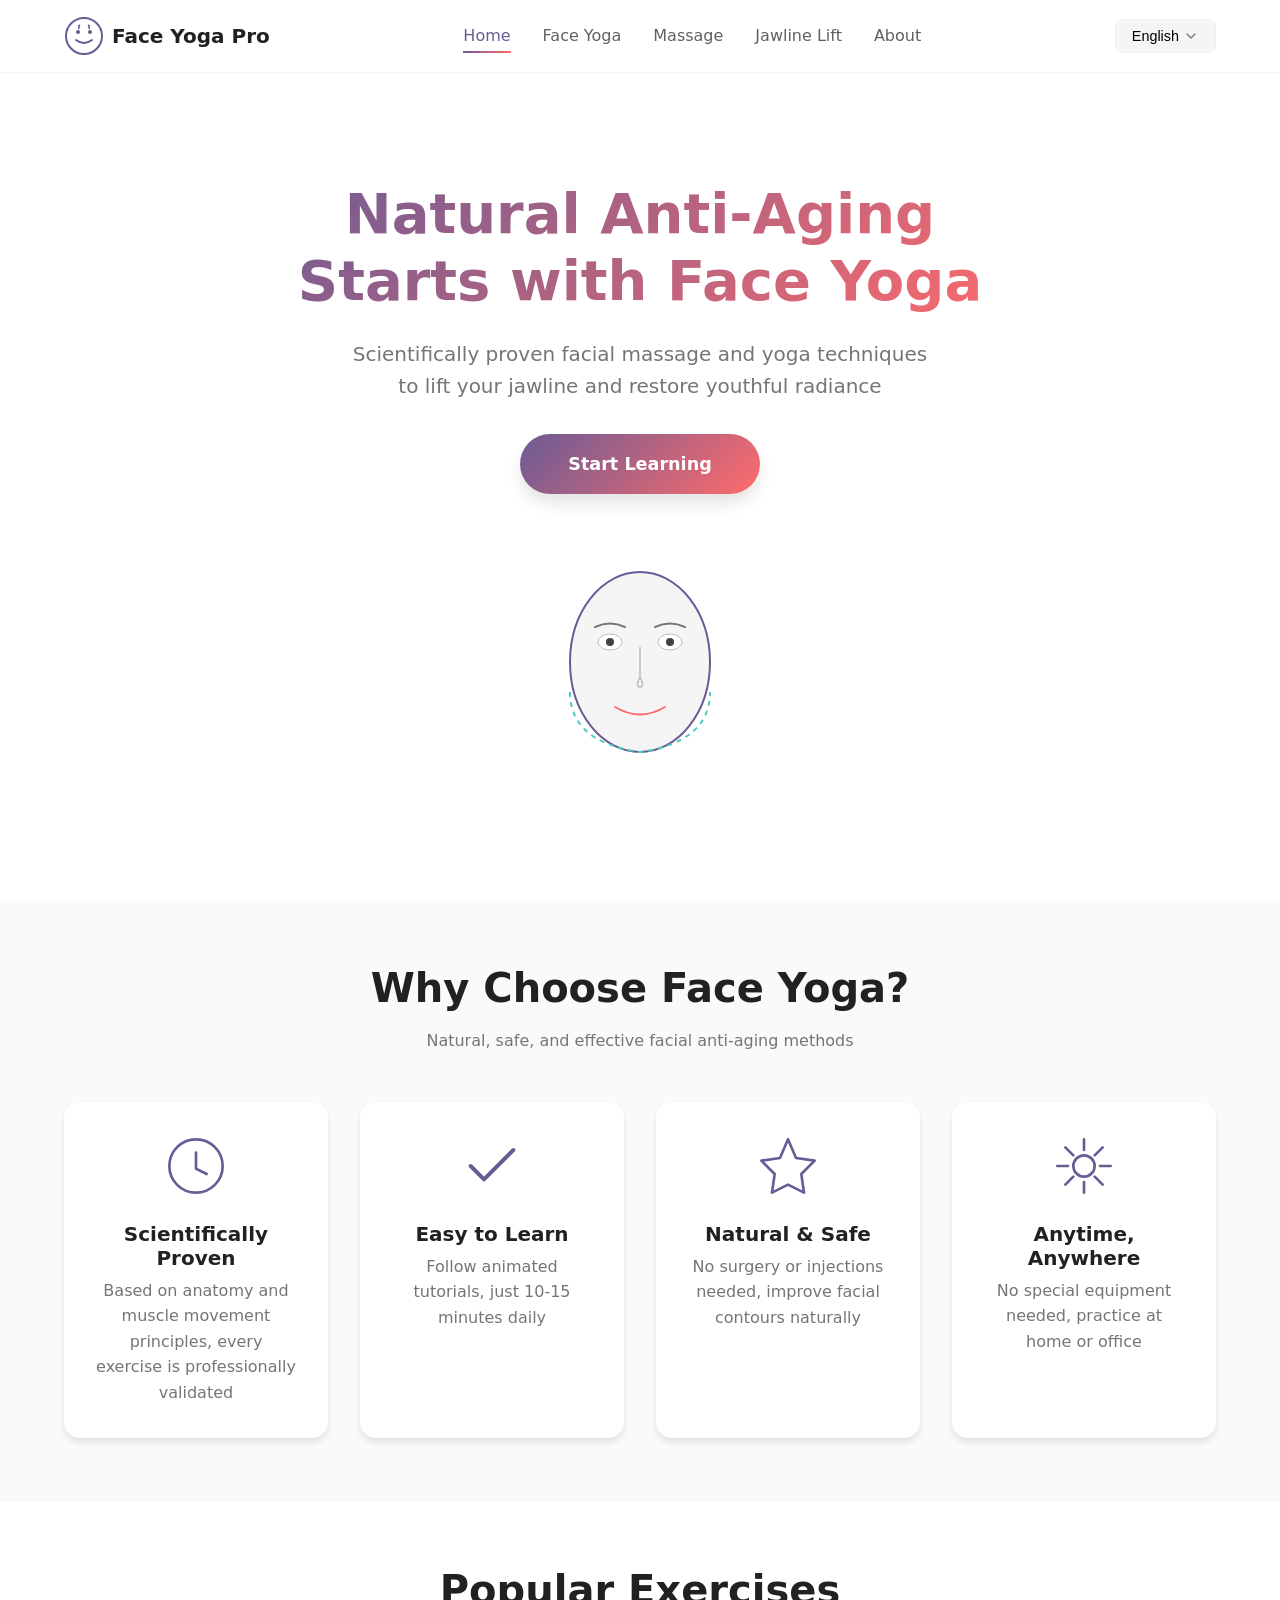
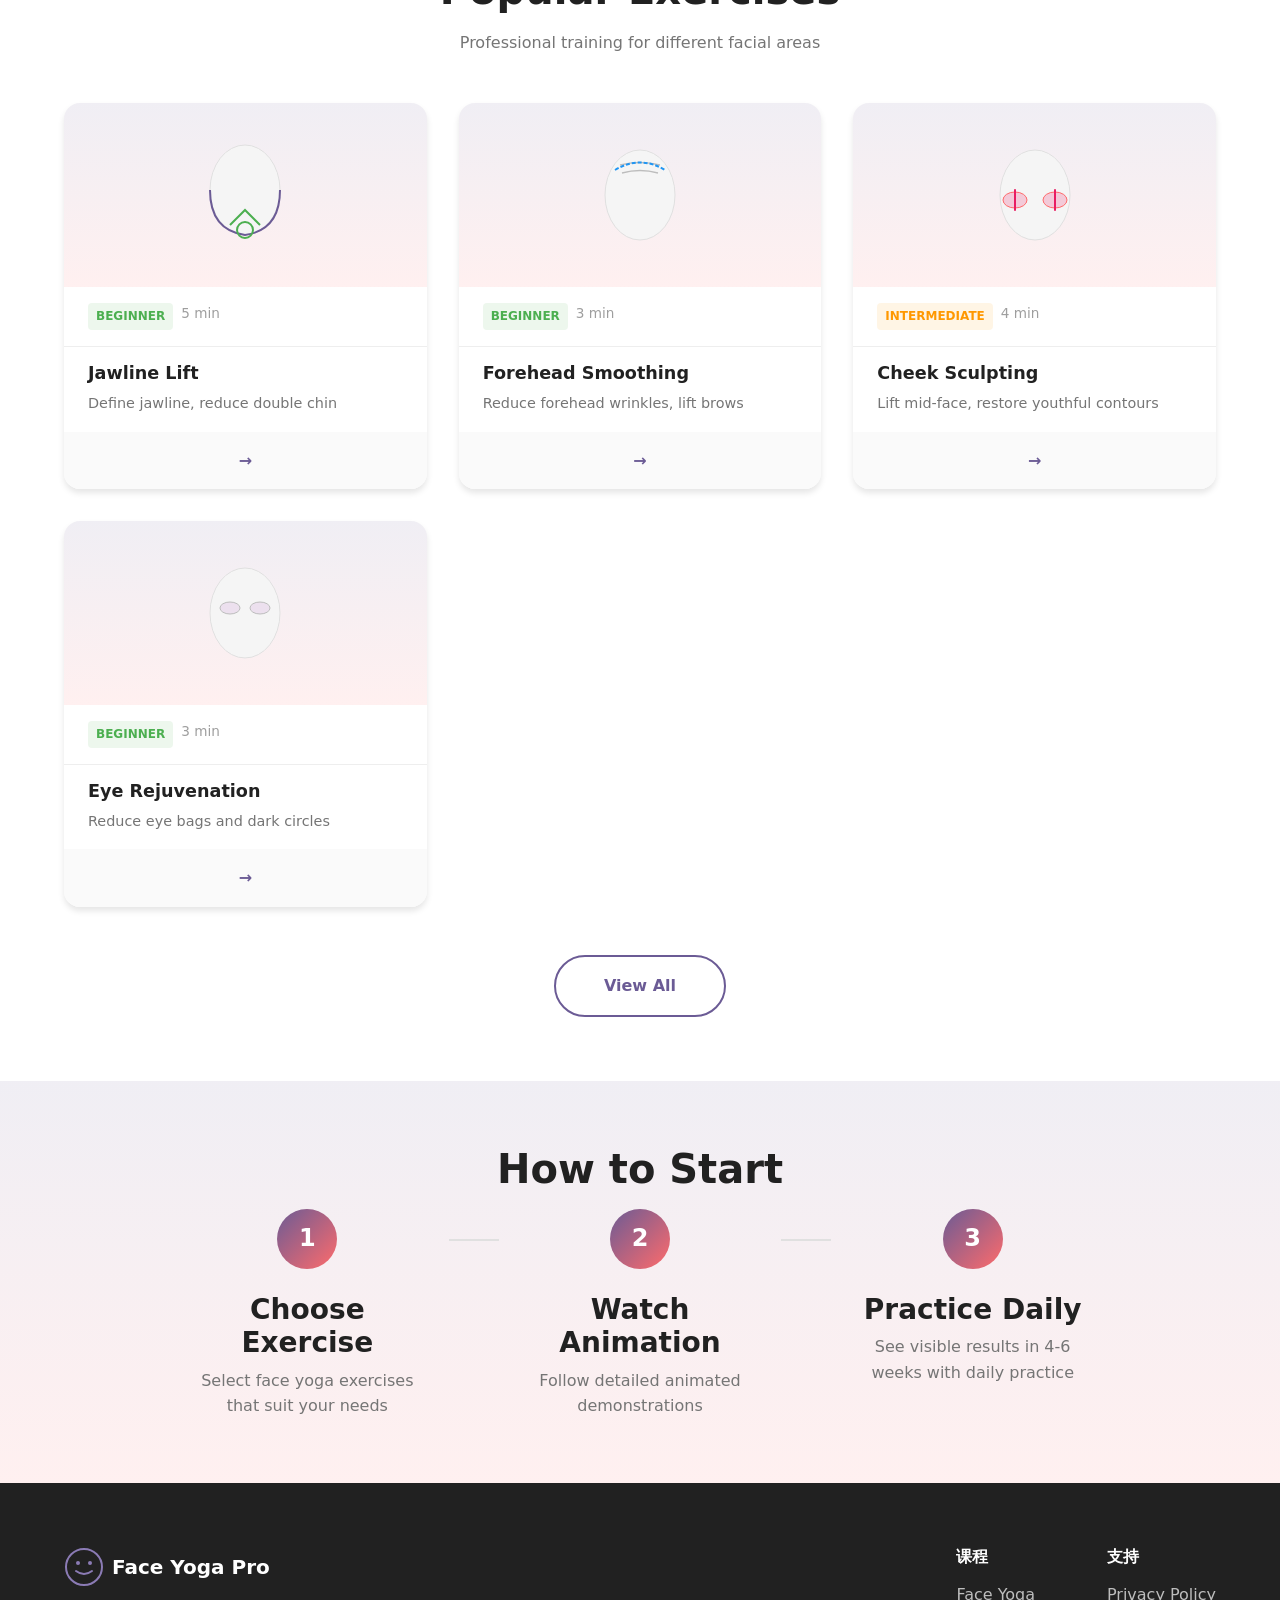
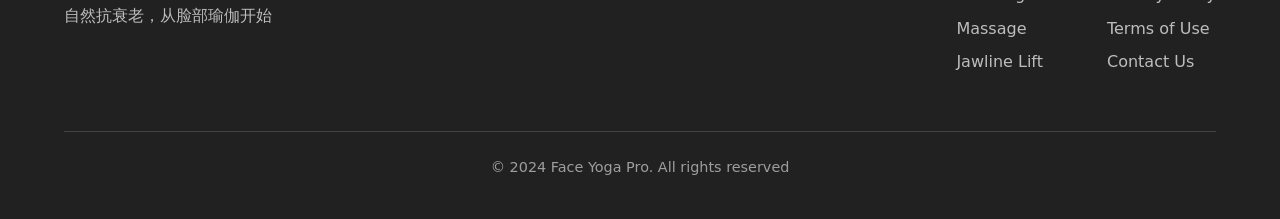
==== commit 5770501b: "feat: 全面SEO优化 - 创建 robots.txt 指导搜索引擎爬虫 - 创建 sitemap.xml 包含多语言hreflang标签 - 创建 manifest.json 支持PWA - 创" ====
--- a/index.html
+++ b/index.html
@@ -3,81 +3,223 @@
 <head>
     <meta charset="UTF-8">
     <meta name="viewport" content="width=device-width, initial-scale=1.0">
-    <meta name="description" content="脸部瑜伽和按摩教学平台 - 科学验证的面部抗衰老方法，提升下颌线，焕发年轻光彩。提供动画教学演示，支持多语言。">
-    <meta name="keywords" content="脸部瑜伽,面部按摩,下颌线提升,抗衰老,脸部运动,面部瑜伽教程,face yoga,facial massage">
+    
+    <!-- Primary Meta Tags -->
+    <title>Face Yoga Pro - 自然抗衰老，从脸部瑜伽开始 | 科学验证的脸部按摩教程</title>
+    <meta name="title" content="Face Yoga Pro - 自然抗衰老，从脸部瑜伽开始 | 科学验证的脸部按摩教程">
+    <meta name="description" content="脸部瑜伽和按摩教学平台 - 科学验证的面部抗衰老方法，提升下颌线，消除双下巴，焕发年轻光彩。提供SVG动画教学演示，支持11种语言。免费学习面部瑜伽技巧！">
+    <meta name="keywords" content="脸部瑜伽,面部按摩,下颌线提升,抗衰老,脸部运动,面部瑜伽教程,face yoga,facial massage,jawline,双下巴,面部轮廓">
     <meta name="author" content="Face Yoga Pro">
-    <meta name="robots" content="index, follow">
-    
-    <!-- Open Graph / Social Media -->
+    <meta name="robots" content="index, follow, max-snippet:-1, max-image-preview:large, max-video-preview:-1">
+    <meta name="googlebot" content="index, follow">
+    <meta name="bingbot" content="index, follow">
+    
+    <!-- Performance & Security -->
+    <meta http-equiv="X-UA-Compatible" content="IE=edge">
+    <meta name="theme-color" content="#6B5B95">
+    <meta name="msapplication-TileColor" content="#6B5B95">
+    <meta name="apple-mobile-web-app-capable" content="yes">
+    <meta name="apple-mobile-web-app-status-bar-style" content="default">
+    <meta name="apple-mobile-web-app-title" content="Face Yoga Pro">
+    <meta name="format-detection" content="telephone=no">
+    
+    <!-- Open Graph / Facebook -->
     <meta property="og:type" content="website">
+    <meta property="og:url" content="https://lisani0429.github.io/face-yoga-pro/">
     <meta property="og:title" content="Face Yoga Pro - 自然抗衰老，从脸部瑜伽开始">
-    <meta property="og:description" content="科学验证的脸部按摩与瑜伽技巧，帮助您提升下颌线，焕发年轻光彩">
-    <meta property="og:image" content="assets/og-image.png">
-    <meta property="og:url" content="https://faceyoga.pro">
+    <meta property="og:description" content="科学验证的脸部按摩与瑜伽技巧，帮助您提升下颌线，焕发年轻光彩。免费学习面部瑜伽！">
+    <meta property="og:image" content="https://lisani0429.github.io/face-yoga-pro/assets/og-image.png">
+    <meta property="og:image:width" content="1200">
+    <meta property="og:image:height" content="630">
+    <meta property="og:site_name" content="Face Yoga Pro">
     <meta property="og:locale" content="zh_CN">
     <meta property="og:locale:alternate" content="en_US">
     <meta property="og:locale:alternate" content="ja_JP">
     <meta property="og:locale:alternate" content="ko_KR">
-    
-    <!-- Twitter Card -->
+    <meta property="og:locale:alternate" content="es_ES">
+    <meta property="og:locale:alternate" content="fr_FR">
+    <meta property="og:locale:alternate" content="de_DE">
+    
+    <!-- Twitter -->
     <meta name="twitter:card" content="summary_large_image">
-    <meta name="twitter:title" content="Face Yoga Pro - 自然抗衰老">
-    <meta name="twitter:description" content="科学验证的脸部按摩与瑜伽技巧">
+    <meta name="twitter:url" content="https://lisani0429.github.io/face-yoga-pro/">
+    <meta name="twitter:title" content="Face Yoga Pro - 自然抗衰老，从脸部瑜伽开始">
+    <meta name="twitter:description" content="科学验证的脸部按摩与瑜伽技巧，帮助您提升下颌线，焕发年轻光彩">
+    <meta name="twitter:image" content="https://lisani0429.github.io/face-yoga-pro/assets/og-image.png">
+    <meta name="twitter:creator" content="@faceyogapro">
     
     <!-- Canonical URL -->
-    <link rel="canonical" href="https://faceyoga.pro/">
+    <link rel="canonical" href="https://lisani0429.github.io/face-yoga-pro/">
     
     <!-- Alternate Languages for SEO -->
-    <link rel="alternate" hreflang="zh" href="https://faceyoga.pro/?lang=zh">
-    <link rel="alternate" hreflang="en" href="https://faceyoga.pro/?lang=en">
-    <link rel="alternate" hreflang="ja" href="https://faceyoga.pro/?lang=ja">
-    <link rel="alternate" hreflang="ko" href="https://faceyoga.pro/?lang=ko">
-    <link rel="alternate" hreflang="es" href="https://faceyoga.pro/?lang=es">
-    <link rel="alternate" hreflang="fr" href="https://faceyoga.pro/?lang=fr">
-    <link rel="alternate" hreflang="de" href="https://faceyoga.pro/?lang=de">
-    <link rel="alternate" hreflang="pt" href="https://faceyoga.pro/?lang=pt">
-    <link rel="alternate" hreflang="ru" href="https://faceyoga.pro/?lang=ru">
-    <link rel="alternate" hreflang="ar" href="https://faceyoga.pro/?lang=ar">
-    <link rel="alternate" hreflang="hi" href="https://faceyoga.pro/?lang=hi">
-    <link rel="alternate" hreflang="x-default" href="https://faceyoga.pro/">
-    
-    <title>Face Yoga Pro - 自然抗衰老，从脸部瑜伽开始</title>
+    <link rel="alternate" hreflang="zh" href="https://lisani0429.github.io/face-yoga-pro/?lang=zh">
+    <link rel="alternate" hreflang="en" href="https://lisani0429.github.io/face-yoga-pro/?lang=en">
+    <link rel="alternate" hreflang="ja" href="https://lisani0429.github.io/face-yoga-pro/?lang=ja">
+    <link rel="alternate" hreflang="ko" href="https://lisani0429.github.io/face-yoga-pro/?lang=ko">
+    <link rel="alternate" hreflang="es" href="https://lisani0429.github.io/face-yoga-pro/?lang=es">
+    <link rel="alternate" hreflang="fr" href="https://lisani0429.github.io/face-yoga-pro/?lang=fr">
+    <link rel="alternate" hreflang="de" href="https://lisani0429.github.io/face-yoga-pro/?lang=de">
+    <link rel="alternate" hreflang="pt" href="https://lisani0429.github.io/face-yoga-pro/?lang=pt">
+    <link rel="alternate" hreflang="ru" href="https://lisani0429.github.io/face-yoga-pro/?lang=ru">
+    <link rel="alternate" hreflang="ar" href="https://lisani0429.github.io/face-yoga-pro/?lang=ar">
+    <link rel="alternate" hreflang="hi" href="https://lisani0429.github.io/face-yoga-pro/?lang=hi">
+    <link rel="alternate" hreflang="x-default" href="https://lisani0429.github.io/face-yoga-pro/">
+    
+    <!-- Preconnect for Performance -->
+    <link rel="preconnect" href="https://fonts.googleapis.com" crossorigin>
+    <link rel="dns-prefetch" href="https://fonts.googleapis.com">
+    <link rel="preconnect" href="https://fonts.gstatic.com" crossorigin>
     
     <!-- Favicon -->
     <link rel="icon" type="image/svg+xml" href="assets/favicon.svg">
+    <link rel="apple-touch-icon" href="assets/favicon.svg">
+    <link rel="mask-icon" href="assets/favicon.svg" color="#6B5B95">
+    
+    <!-- Web App Manifest -->
+    <link rel="manifest" href="manifest.json">
     
     <!-- Styles -->
     <link rel="stylesheet" href="css/style.css">
     
-    <!-- Structured Data for SEO -->
+    <!-- Preload Critical Resources -->
+    <link rel="preload" href="js/i18n.js" as="script">
+    <link rel="preload" href="js/main.js" as="script">
+    
+    <!-- Structured Data: WebSite -->
     <script type="application/ld+json">
     {
         "@context": "https://schema.org",
         "@type": "WebSite",
+        "@id": "https://lisani0429.github.io/face-yoga-pro/#website",
         "name": "Face Yoga Pro",
-        "url": "https://faceyoga.pro",
+        "url": "https://lisani0429.github.io/face-yoga-pro/",
         "description": "脸部瑜伽和按摩教学平台 - 科学验证的面部抗衰老方法",
         "potentialAction": {
             "@type": "SearchAction",
-            "target": "https://faceyoga.pro/search?q={search_term_string}",
+            "target": "https://lisani0429.github.io/face-yoga-pro/search?q={search_term_string}",
             "query-input": "required name=search_term_string"
         },
-        "inLanguage": ["zh", "en", "ja", "ko", "es", "fr", "de", "pt", "ru", "ar", "hi"]
+        "inLanguage": ["zh", "en", "ja", "ko", "es", "fr", "de", "pt", "ru", "ar", "hi"],
+        "publisher": {
+            "@id": "https://lisani0429.github.io/face-yoga-pro/#organization"
+        }
     }
     </script>
+    
+    <!-- Structured Data: Organization -->
+    <script type="application/ld+json">
+    {
+        "@context": "https://schema.org",
+        "@type": "Organization",
+        "@id": "https://lisani0429.github.io/face-yoga-pro/#organization",
+        "name": "Face Yoga Pro",
+        "url": "https://lisani0429.github.io/face-yoga-pro/",
+        "logo": {
+            "@type": "ImageObject",
+            "url": "https://lisani0429.github.io/face-yoga-pro/assets/favicon.svg",
+            "width": 512,
+            "height": 512
+        },
+        "sameAs": [
+            "https://github.com/LisaNi0429/face-yoga-pro"
+        ],
+        "description": "科学验证的脸部瑜伽和按摩教学平台"
+    }
+    </script>
+    
+    <!-- Structured Data: Course -->
     <script type="application/ld+json">
     {
         "@context": "https://schema.org",
         "@type": "Course",
+        "@id": "https://lisani0429.github.io/face-yoga-pro/#course",
         "name": "脸部瑜伽入门课程",
         "description": "学习科学验证的脸部瑜伽技巧，提升下颌线，自然抗衰老",
         "provider": {
-            "@type": "Organization",
-            "name": "Face Yoga Pro"
+            "@id": "https://lisani0429.github.io/face-yoga-pro/#organization"
         },
         "educationalLevel": "Beginner",
         "isAccessibleForFree": true,
-        "inLanguage": ["zh", "en", "ja", "ko"]
+        "inLanguage": ["zh", "en", "ja", "ko"],
+        "hasCourseInstance": {
+            "@type": "CourseInstance",
+            "courseMode": "online",
+            "courseWorkload": "P10M"
+        },
+        "teaches": [
+            "脸部瑜伽技巧",
+            "面部按摩手法",
+            "下颌线提升方法",
+            "抗衰老面部运动"
+        ]
+    }
+    </script>
+    
+    <!-- Structured Data: FAQPage -->
+    <script type="application/ld+json">
+    {
+        "@context": "https://schema.org",
+        "@type": "FAQPage",
+        "mainEntity": [
+            {
+                "@type": "Question",
+                "name": "什么是脸部瑜伽？",
+                "acceptedAnswer": {
+                    "@type": "Answer",
+                    "text": "脸部瑜伽是一种通过特定的面部运动和按摩技巧来锻炼面部肌肉、促进血液循环、减少皱纹的自然抗衰老方法。"
+                }
+            },
+            {
+                "@type": "Question",
+                "name": "脸部瑜伽多久能看到效果？",
+                "acceptedAnswer": {
+                    "@type": "Answer",
+                    "text": "大多数人坚持练习2-4周可以看到初步效果，6-8周效果更明显。建议每天练习10-15分钟。"
+                }
+            },
+            {
+                "@type": "Question",
+                "name": "脸部瑜伽适合所有人吗？",
+                "acceptedAnswer": {
+                    "@type": "Answer",
+                    "text": "脸部瑜伽适合大多数人群，但如果有严重的皮肤问题或刚做完面部手术，建议先咨询医生。"
+                }
+            }
+        ]
+    }
+    </script>
+    
+    <!-- Structured Data: HowTo (Jawline Exercise) -->
+    <script type="application/ld+json">
+    {
+        "@context": "https://schema.org",
+        "@type": "HowTo",
+        "name": "下颌线提升练习",
+        "description": "通过简单的面部运动来提升下颌线，消除双下巴",
+        "image": "https://lisani0429.github.io/face-yoga-pro/assets/jawline-exercise.svg",
+        "totalTime": "PT10M",
+        "supply": ["按摩油（可选）"],
+        "tool": ["手指"],
+        "step": [
+            {
+                "@type": "HowToStep",
+                "name": "颈部拉伸",
+                "text": "左右转动头部各10次，前后点头各10次，放松颈部肌肉",
+                "url": "https://lisani0429.github.io/face-yoga-pro/jawline.html#step1"
+            },
+            {
+                "@type": "HowToStep",
+                "name": "下巴上扬",
+                "text": "抬头看天花板，下巴尽量向上，保持10秒，重复10次",
+                "url": "https://lisani0429.github.io/face-yoga-pro/jawline.html#step2"
+            },
+            {
+                "@type": "HowToStep",
+                "name": "嘴唇嘟起",
+                "text": "嘟起嘴唇，感受下颌肌肉收缩，保持5秒，重复15次",
+                "url": "https://lisani0429.github.io/face-yoga-pro/jawline.html#step3"
+            }
+        ]
     }
     </script>
 </head>
--- a/css/style.css
+++ b/css/style.css
@@ -1,10 +1,14 @@
 /* ========================================
    Face Yoga Pro - Main Stylesheet
    Modern, responsive, accessible design
+   Optimized for Core Web Vitals
    ======================================== */
 
 /* CSS Variables */
 :root {
+    /* Content Visibility for Performance */
+    content-visibility: auto;
+    contain-intrinsic-size: 0 500px;
     /* Colors */
     --primary: #6B5B95;
     --primary-light: #8B7BB5;
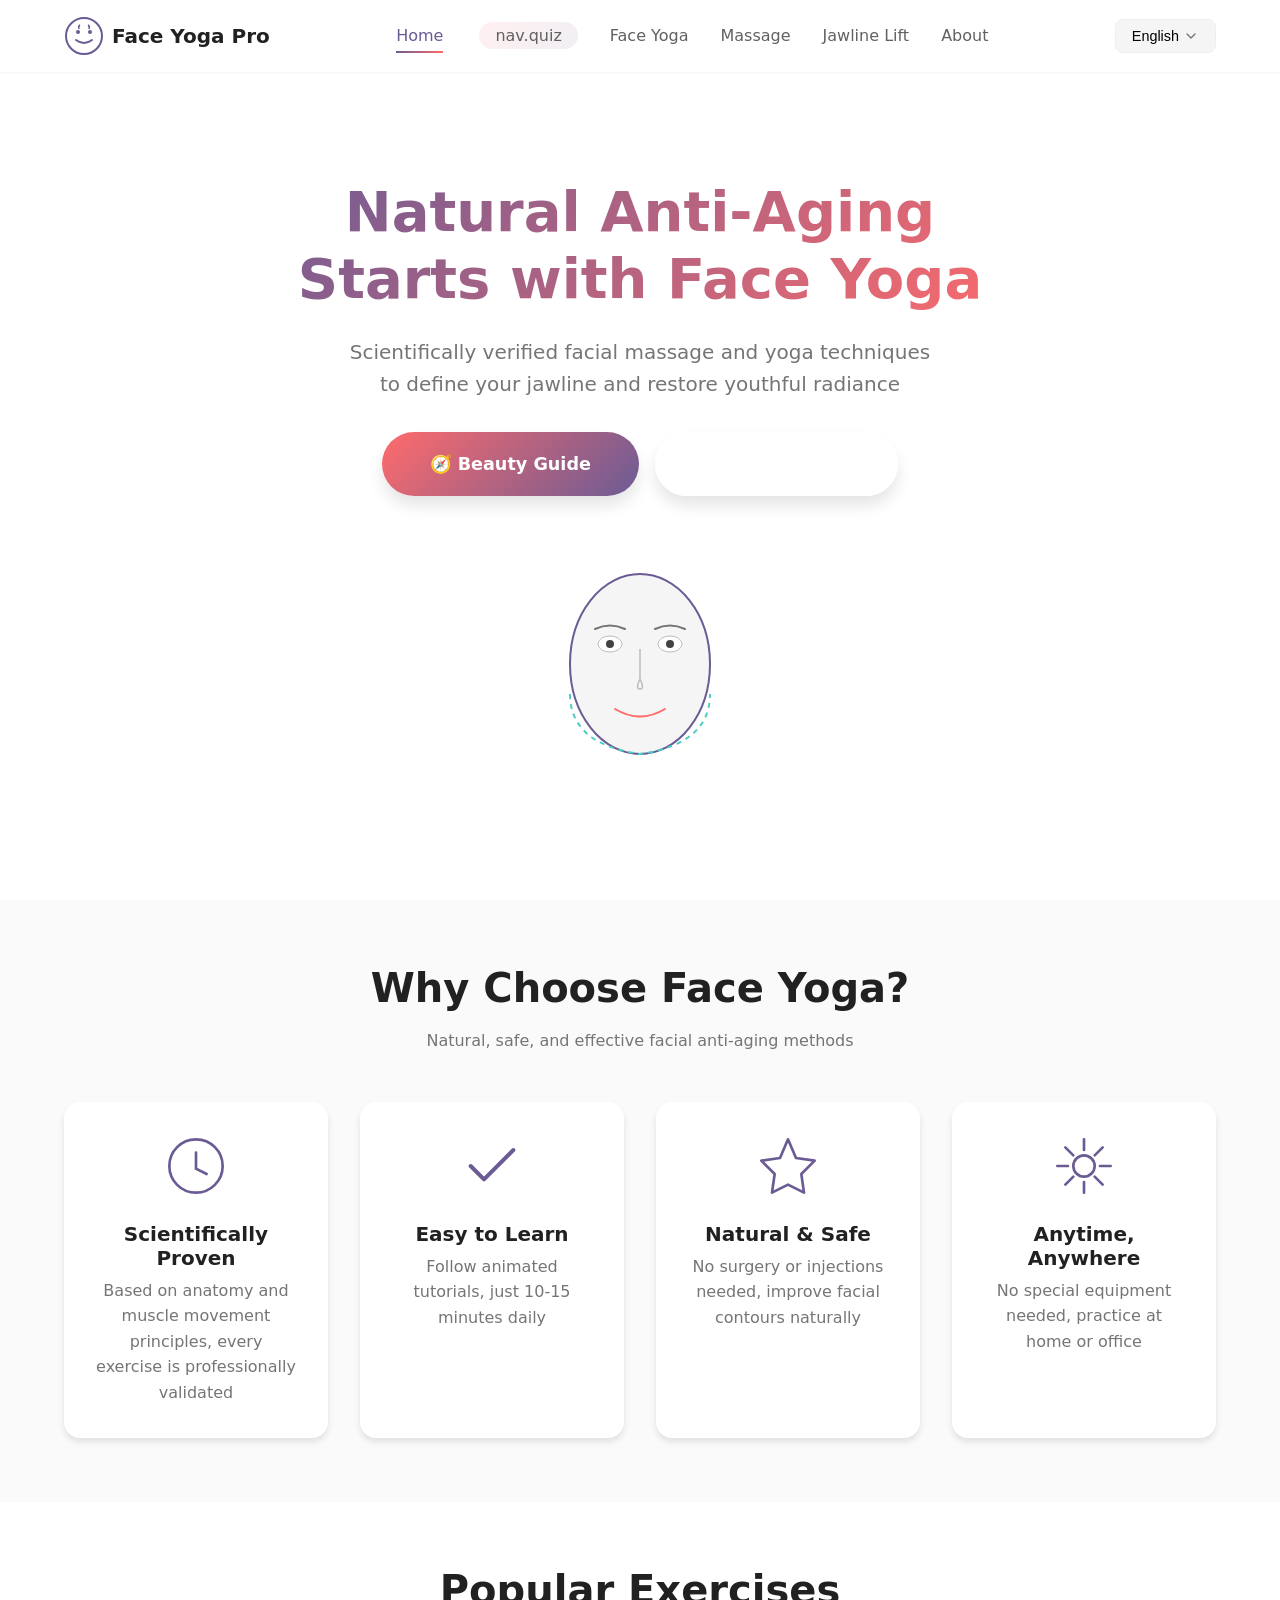
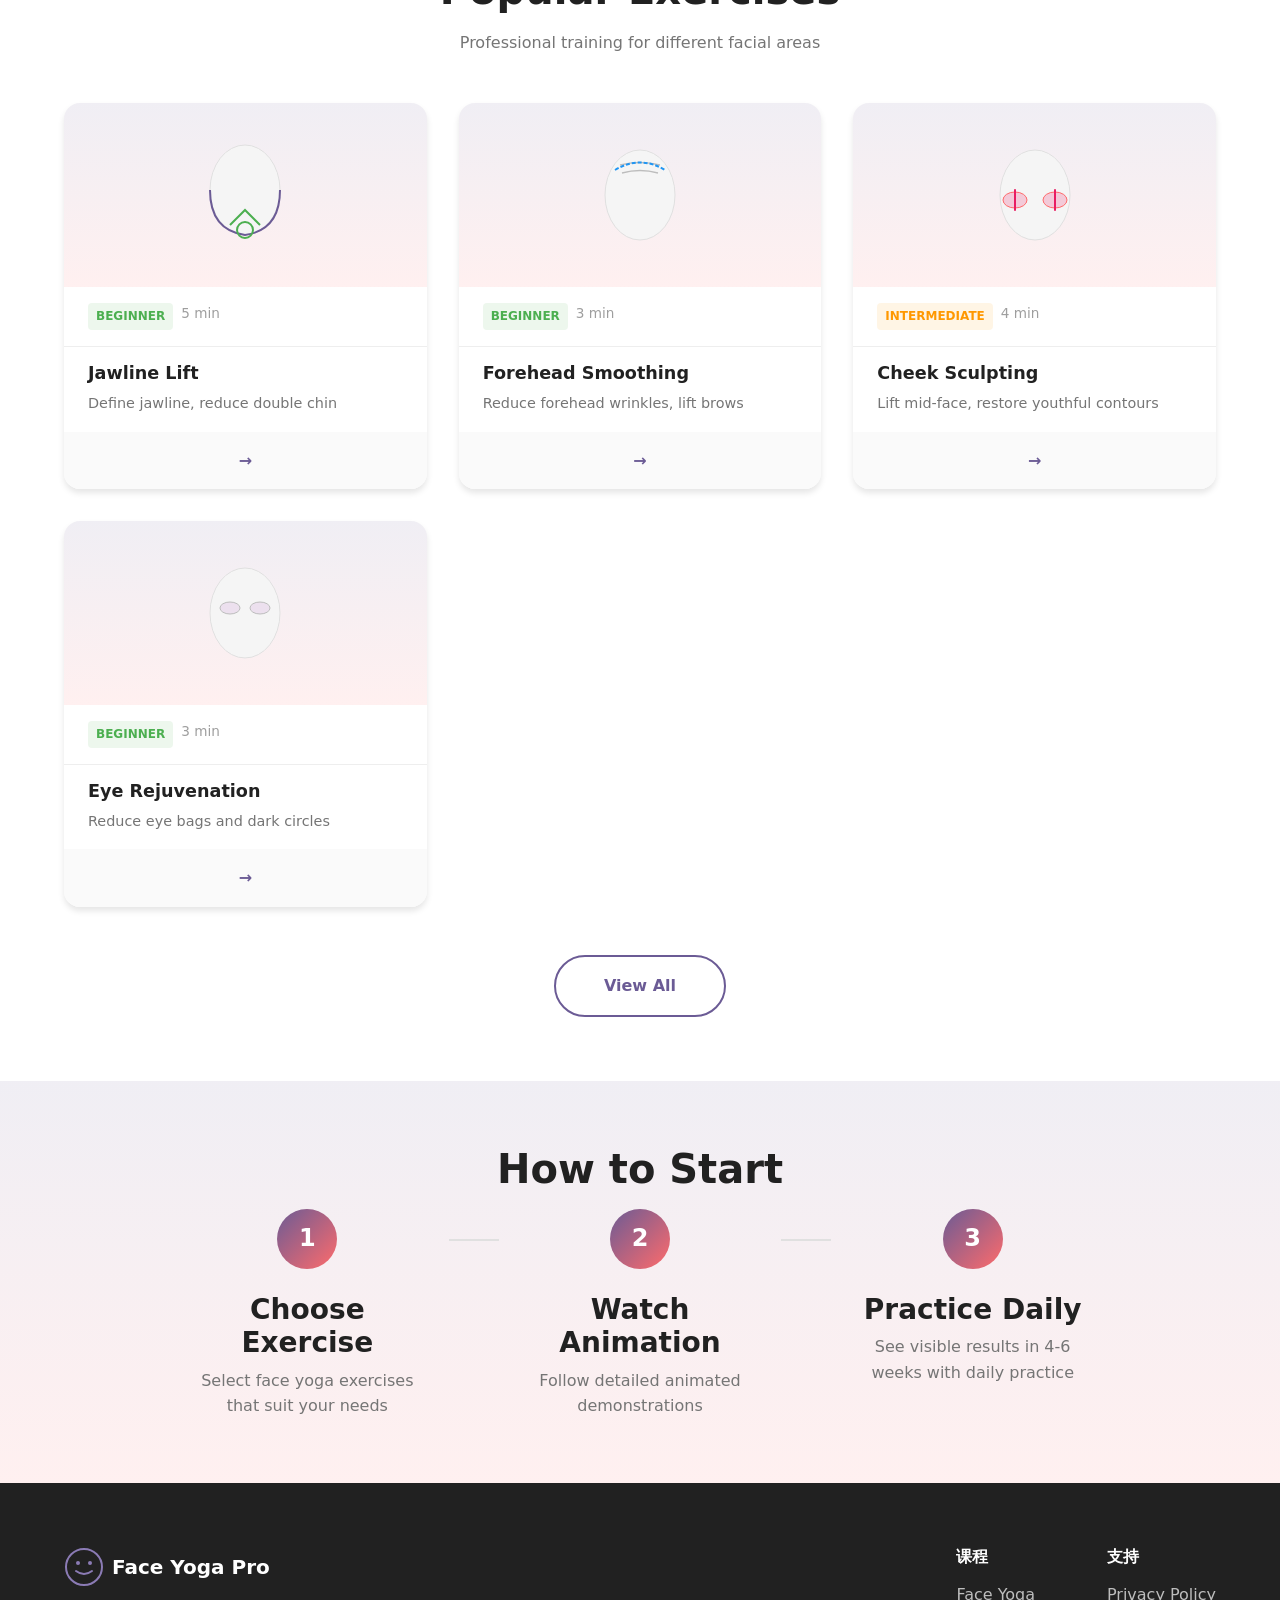
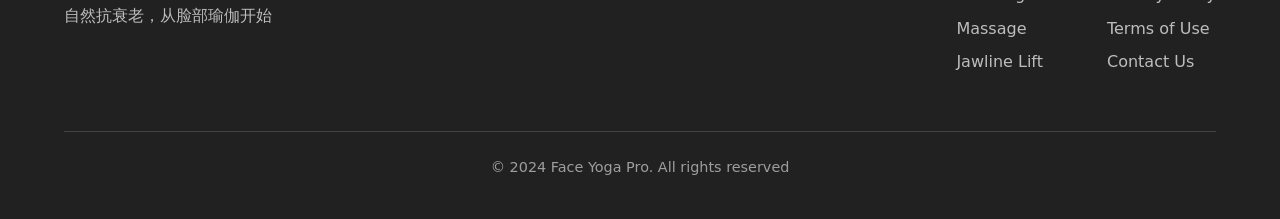
==== commit ca65cfa9: "feat: 新增「美丽导航」个性化推荐功能 - 新增 quiz.html 向导式选择页面 - 5步问答流程：性别、年龄、肌肤问题、时间、目标 - 智能推荐算法匹配最适合的练习方案 - 支持11种语言完" ====
--- a/index.html
+++ b/index.html
@@ -245,6 +245,7 @@
             
             <ul class="nav-links" role="menubar">
                 <li role="none"><a href="index.html" class="nav-link active" data-i18n="nav.home" role="menuitem">首页</a></li>
+                <li role="none"><a href="quiz.html" class="nav-link quiz-nav-link" data-i18n="nav.quiz" role="menuitem">🧭 美丽导航</a></li>
                 <li role="none"><a href="exercises.html" class="nav-link" data-i18n="nav.exercises" role="menuitem">脸部瑜伽</a></li>
                 <li role="none"><a href="massage.html" class="nav-link" data-i18n="nav.massage" role="menuitem">按摩手法</a></li>
                 <li role="none"><a href="jawline.html" class="nav-link" data-i18n="nav.jawline" role="menuitem">下颌线提升</a></li>
@@ -283,7 +284,10 @@
         <div class="hero-content">
             <h1 class="hero-title" data-i18n="hero.title">自然抗衰老，从脸部瑜伽开始</h1>
             <p class="hero-subtitle" data-i18n="hero.subtitle">科学验证的脸部按摩与瑜伽技巧，帮助您提升下颌线，焕发年轻光彩</p>
-            <a href="exercises.html" class="cta-btn" data-i18n="hero.cta">开始学习</a>
+            <div class="hero-cta-group">
+                <a href="quiz.html" class="cta-btn cta-primary" data-i18n="hero.quizCta">🧭 美丽导航</a>
+                <a href="exercises.html" class="cta-btn cta-secondary" data-i18n="hero.cta">开始学习</a>
+            </div>
             
             <!-- Hero Animation -->
             <div class="hero-animation" aria-hidden="true">
--- a/css/style.css
+++ b/css/style.css
@@ -446,6 +446,47 @@
     color: var(--white);
 }
 
+/* Hero CTA Group */
+.hero-cta-group {
+    display: flex;
+    gap: var(--space-md);
+    flex-wrap: wrap;
+    justify-content: center;
+}
+
+.hero-cta-group .cta-primary {
+    background: linear-gradient(135deg, #FF6B6B, #6B5B95);
+    animation: pulse 2s infinite;
+}
+
+.hero-cta-group .cta-secondary {
+    background: transparent;
+    border: 2px solid var(--white);
+    background: rgba(255, 255, 255, 0.1);
+    backdrop-filter: blur(10px);
+}
+
+.hero-cta-group .cta-secondary:hover {
+    background: rgba(255, 255, 255, 0.2);
+}
+
+@keyframes pulse {
+    0%, 100% { box-shadow: 0 0 0 0 rgba(255, 107, 107, 0.4); }
+    50% { box-shadow: 0 0 0 15px rgba(255, 107, 107, 0); }
+}
+
+/* Quiz Nav Link Highlight */
+.quiz-nav-link {
+    background: linear-gradient(135deg, rgba(255, 107, 107, 0.1), rgba(107, 91, 149, 0.1));
+    border-radius: var(--radius-full);
+    padding: var(--space-xs) var(--space-md) !important;
+    margin-left: var(--space-xs);
+}
+
+.quiz-nav-link:hover {
+    background: linear-gradient(135deg, rgba(255, 107, 107, 0.2), rgba(107, 91, 149, 0.2));
+}
+
 /* Hero Animation */
 .hero-animation {
     margin-top: var(--space-2xl);
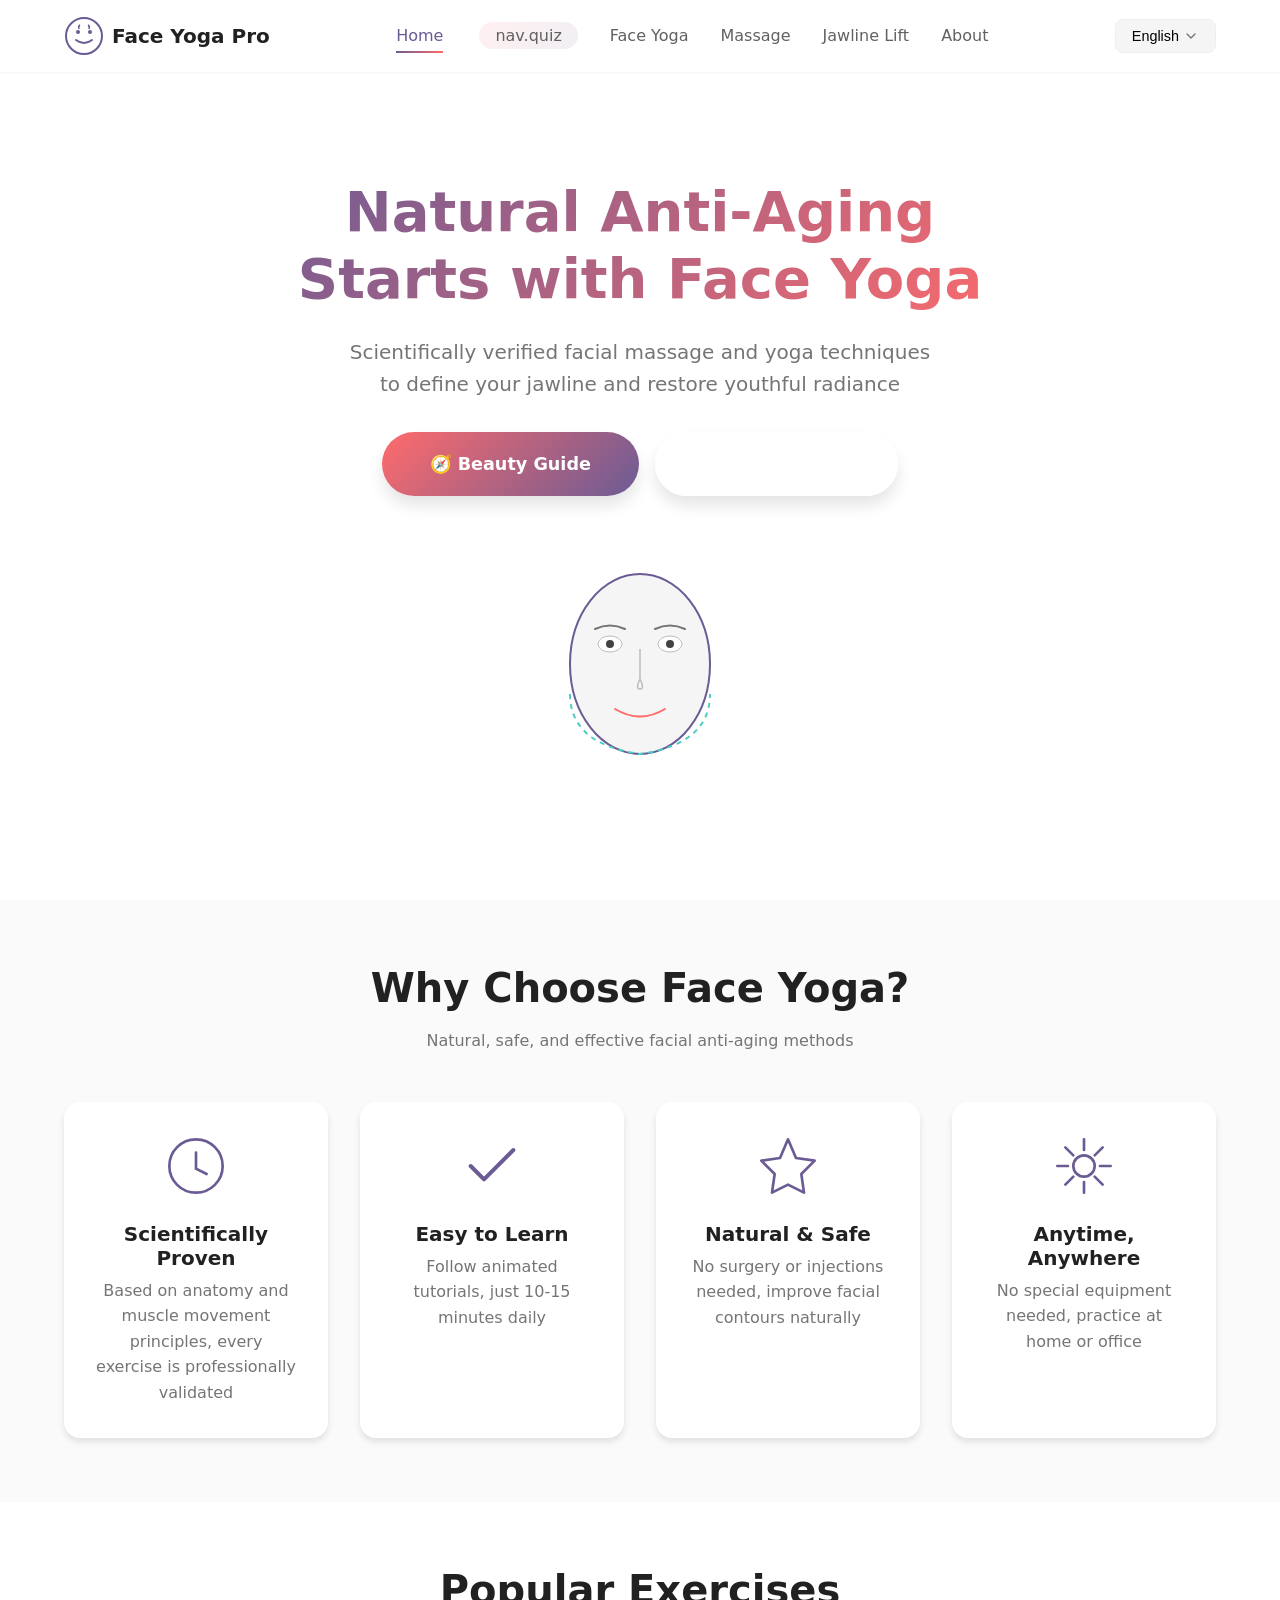
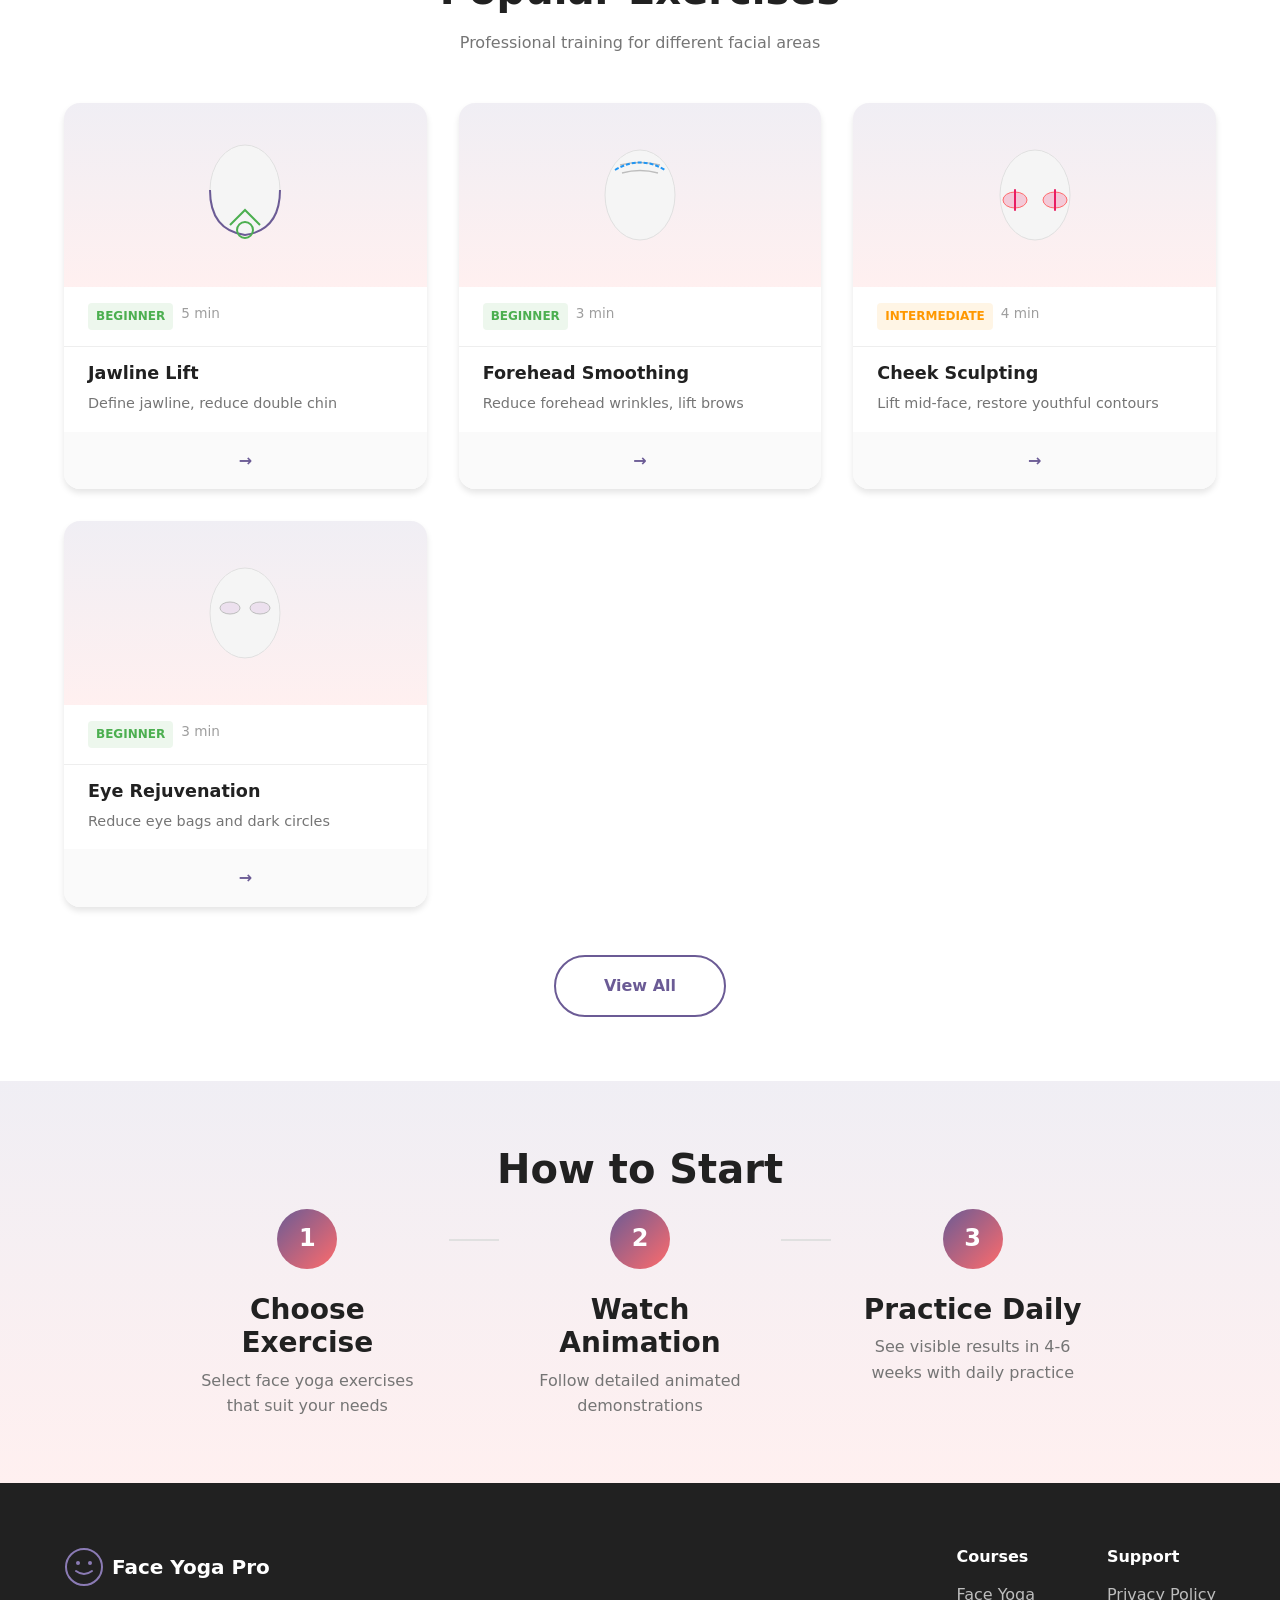
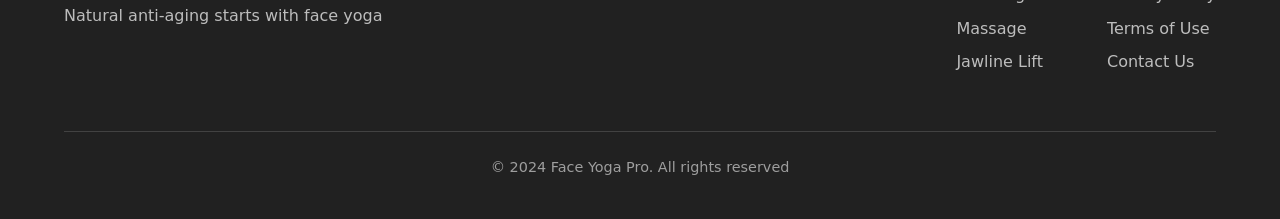
==== commit 60049b27: "fix: 修复页面中未国际化的硬编码内容 - index.html: 添加 footer.tagline/courses/support 的 data-i18n 属性 - zh.json: 添加 fo" ====
--- a/index.html
+++ b/index.html
@@ -519,12 +519,12 @@
                         </svg>
                         <span>Face Yoga Pro</span>
                     </a>
-                    <p class="footer-tagline">自然抗衰老，从脸部瑜伽开始</p>
+                    <p class="footer-tagline" data-i18n="footer.tagline">自然抗衰老，从脸部瑜伽开始</p>
                 </div>
                 
                 <div class="footer-links">
                     <div class="footer-column">
-                        <h4>课程</h4>
+                        <h4 data-i18n="footer.courses">课程</h4>
                         <ul>
                             <li><a href="exercises.html" data-i18n="nav.exercises">脸部瑜伽</a></li>
                             <li><a href="massage.html" data-i18n="nav.massage">按摩手法</a></li>
@@ -532,7 +532,7 @@
                         </ul>
                     </div>
                     <div class="footer-column">
-                        <h4>支持</h4>
+                        <h4 data-i18n="footer.support">支持</h4>
                         <ul>
                             <li><a href="#" data-i18n="footer.privacy">隐私政策</a></li>
                             <li><a href="#" data-i18n="footer.terms">使用条款</a></li>
